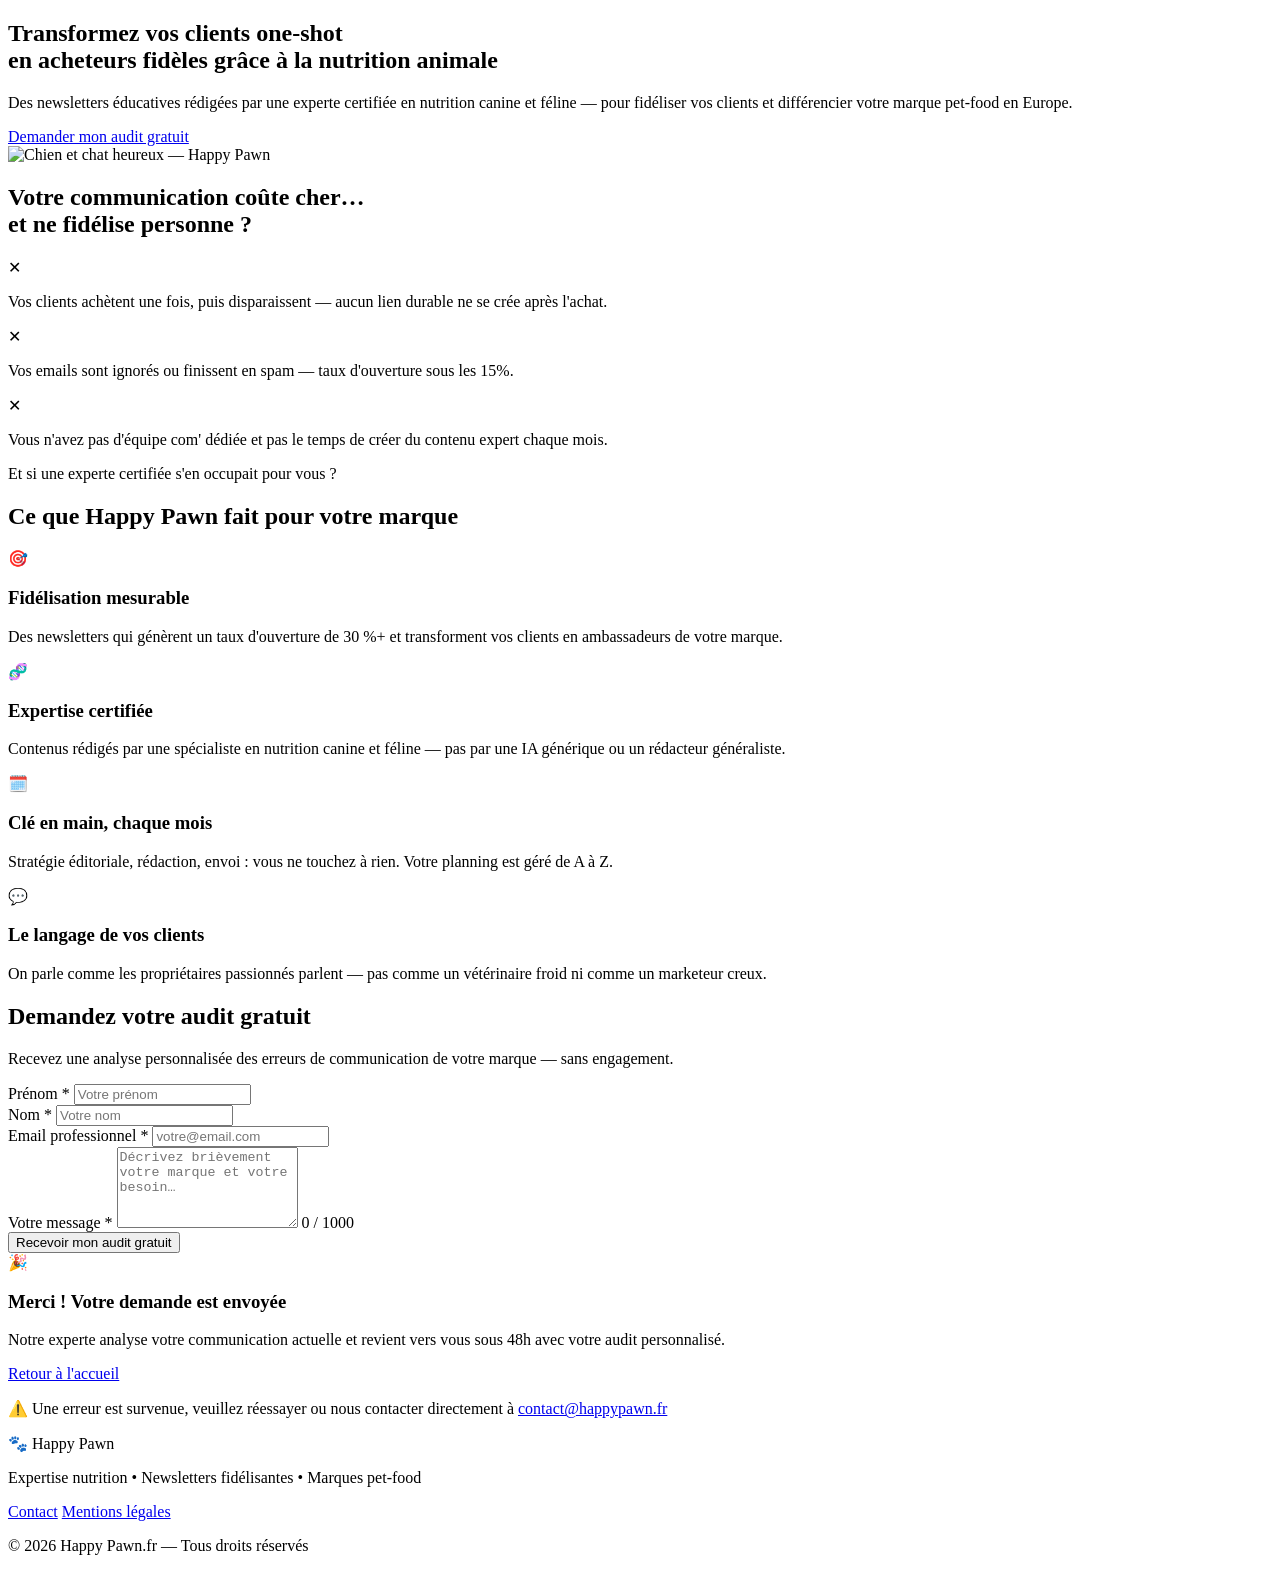
==== index.html @ c692d60d "Create index.html" ====
<!DOCTYPE html>
<html lang="fr">
<head>
    <meta charset="UTF-8">
    <meta name="viewport" content="width=device-width, initial-scale=1.0">
    <meta name="description" content="Happy Pawn — Newsletters éducatives en nutrition canine et féline pour fidéliser les clients de votre marque pet-food en Europe.">
    <meta name="theme-color" content="#2D5F2B">
    <title>Happy Pawn — Fidélisez vos clients pet-food par la nutrition</title>
    <link rel="stylesheet" href="css/style.css">
    <link rel="preconnect" href="https://fonts.googleapis.com">
    <link rel="preconnect" href="https://fonts.gstatic.com" crossorigin>
    <link href="https://fonts.googleapis.com/css2?family=Inter:wght@400;500;600;700;800&display=swap" rel="stylesheet">
    <link rel="icon" type="image/svg+xml" href="data:image/svg+xml,<svg xmlns='http://www.w3.org/2000/svg' viewBox='0 0 100 100'><text y='.9em' font-size='90'>🐾</text></svg>">
</head>
<body>

    <!-- ══════════ SECTION 1 — HERO ══════════ -->
    <section id="hero" class="hero">
        <div class="hero-overlay"></div>
        <div class="hero-content">
            <div class="hero-text">
                <h1>Transformez vos clients one-shot<br>en acheteurs <span class="highlight-gold">fidèles</span> grâce à la nutrition animale</h1>
                <p class="hero-subtitle">
                    Des newsletters éducatives rédigées par une experte certifiée en nutrition canine et féline 
                    — pour fidéliser vos clients et différencier votre marque pet-food en Europe.
                </p>
                <a href="#formulaire" class="btn btn-primary btn-lg">Demander mon audit gratuit</a>
            </div>
            <div class="hero-image">
                <img src="img/hero-dog-cat.webp" alt="Chien et chat heureux — Happy Pawn" />
            </div>
        </div>
    </section>

    <!-- ══════════ SECTION 2 — PROBLÈME ══════════ -->
    <section id="probleme" class="probleme">
        <div class="container">
            <h2>Votre communication coûte cher…<br>et ne <span class="highlight-red">fidélise personne</span> ?</h2>
            <div class="pain-points">
                <div class="pain-card fade-in">
                    <div class="pain-icon">✕</div>
                    <div class="pain-text">
                        <p>Vos clients achètent une fois, puis disparaissent — aucun lien durable ne se crée après l'achat.</p>
                    </div>
                </div>
                <div class="pain-card fade-in">
                    <div class="pain-icon">✕</div>
                    <div class="pain-text">
                        <p>Vos emails sont ignorés ou finissent en spam — taux d'ouverture sous les 15%.</p>
                    </div>
                </div>
                <div class="pain-card fade-in">
                    <div class="pain-icon">✕</div>
                    <div class="pain-text">
                        <p>Vous n'avez pas d'équipe com' dédiée et pas le temps de créer du contenu expert chaque mois.</p>
                    </div>
                </div>
            </div>
            <p class="transition-text fade-in">Et si une experte certifiée s'en occupait pour vous ?</p>
        </div>
    </section>

    <!-- ══════════ SECTION 3 — BÉNÉFICES ══════════ -->
    <section id="benefices" class="benefices">
        <div class="container">
            <h2>Ce que Happy Pawn fait pour <span class="highlight-green">votre marque</span></h2>
            <div class="benefits-grid">
                <div class="benefit-card fade-in">
                    <div class="benefit-icon">🎯</div>
                    <h3>Fidélisation mesurable</h3>
                    <p>Des newsletters qui génèrent un taux d'ouverture de 30 %+ et transforment vos clients en ambassadeurs de votre marque.</p>
                </div>
                <div class="benefit-card fade-in">
                    <div class="benefit-icon">🧬</div>
                    <h3>Expertise certifiée</h3>
                    <p>Contenus rédigés par une spécialiste en nutrition canine et féline — pas par une IA générique ou un rédacteur généraliste.</p>
                </div>
                <div class="benefit-card fade-in">
                    <div class="benefit-icon">🗓️</div>
                    <h3>Clé en main, chaque mois</h3>
                    <p>Stratégie éditoriale, rédaction, envoi : vous ne touchez à rien. Votre planning est géré de A à Z.</p>
                </div>
                <div class="benefit-card fade-in">
                    <div class="benefit-icon">💬</div>
                    <h3>Le langage de vos clients</h3>
                    <p>On parle comme les propriétaires passionnés parlent — pas comme un vétérinaire froid ni comme un marketeur creux.</p>
                </div>
            </div>
        </div>
    </section>

    <!-- ══════════ SECTION 4 — FORMULAIRE ══════════ -->
    <section id="formulaire" class="formulaire">
        <div class="container">
            <div class="form-wrapper">
                <div class="form-header">
                    <h2>Demandez votre <span class="highlight-green">audit gratuit</span></h2>
                    <p>Recevez une analyse personnalisée des erreurs de communication de votre marque — sans engagement.</p>
                </div>

                <form id="contact-form" novalidate>
                    <div class="form-row">
                        <div class="form-group">
                            <label for="prenom">Prénom <span class="required">*</span></label>
                            <input type="text" id="prenom" name="prenom" placeholder="Votre prénom" required minlength="2" maxlength="50" autocomplete="given-name">
                            <span class="error-message" id="error-prenom"></span>
                        </div>
                        <div class="form-group">
                            <label for="nom">Nom <span class="required">*</span></label>
                            <input type="text" id="nom" name="nom" placeholder="Votre nom" required minlength="2" maxlength="50" autocomplete="family-name">
                            <span class="error-message" id="error-nom"></span>
                        </div>
                    </div>
                    <div class="form-group">
                        <label for="email">Email professionnel <span class="required">*</span></label>
                        <input type="email" id="email" name="email" placeholder="votre@email.com" required autocomplete="email">
                        <span class="error-message" id="error-email"></span>
                    </div>
                    <div class="form-group">
                        <label for="message">Votre message <span class="required">*</span></label>
                        <textarea id="message" name="message" rows="5" placeholder="Décrivez brièvement votre marque et votre besoin…" required minlength="10" maxlength="1000"></textarea>
                        <span class="char-count" id="char-count">0 / 1000</span>
                        <span class="error-message" id="error-message"></span>
                    </div>
                    <button type="submit" class="btn btn-primary btn-full" id="submit-btn">
                        <span id="btn-text">Recevoir mon audit gratuit</span>
                        <span id="btn-loader" class="loader hidden"></span>
                    </button>
                </form>

                <!-- Confirmation -->
                <div id="confirmation" class="confirmation hidden">
                    <div class="confirmation-icon">🎉</div>
                    <h3 id="confirmation-title">Merci ! Votre demande est envoyée</h3>
                    <p>Notre experte analyse votre communication actuelle et revient vers vous sous 48h avec votre audit personnalisé.</p>
                    <a href="#hero" class="btn btn-secondary">Retour à l'accueil</a>
                </div>

                <!-- Erreur réseau -->
                <div id="error-network" class="error-network hidden">
                    <p>⚠️ Une erreur est survenue, veuillez réessayer ou nous contacter directement à <a href="mailto:contact@happypawn.fr">contact@happypawn.fr</a></p>
                </div>
            </div>
        </div>
    </section>

    <!-- ══════════ SECTION 5 — FOOTER ══════════ -->
    <footer id="footer" class="footer">
        <div class="container footer-content">
            <div class="footer-brand">
                <span class="footer-logo">🐾 Happy Pawn</span>
                <p class="footer-baseline">Expertise nutrition • Newsletters fidélisantes • Marques pet-food</p>
            </div>
            <div class="footer-links">
                <a href="mailto:contact@happypawn.fr">Contact</a>
                <a href="#mentions-legales">Mentions légales</a>
            </div>
            <p class="footer-copy">© 2026 Happy Pawn.fr — Tous droits réservés</p>
        </div>
    </footer>

    <script src="js/main.js"></script>
</body>
</html>
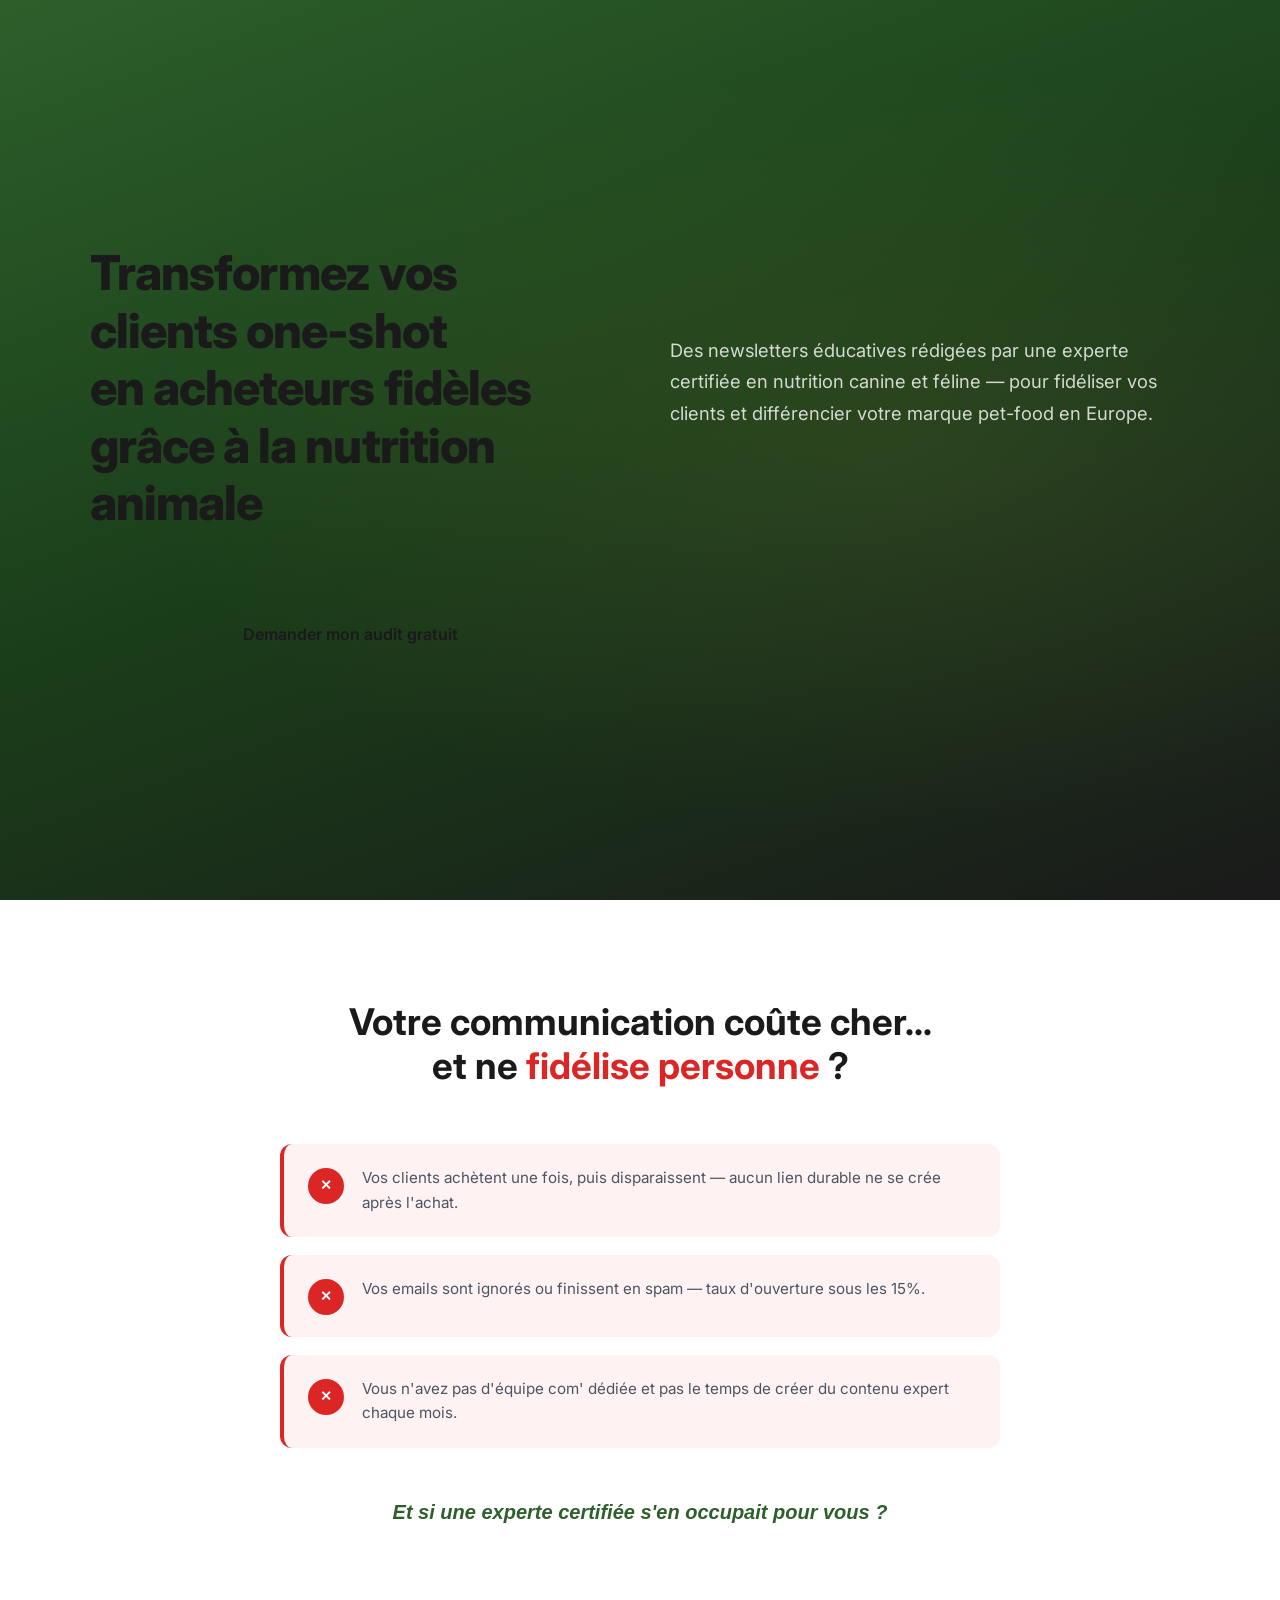
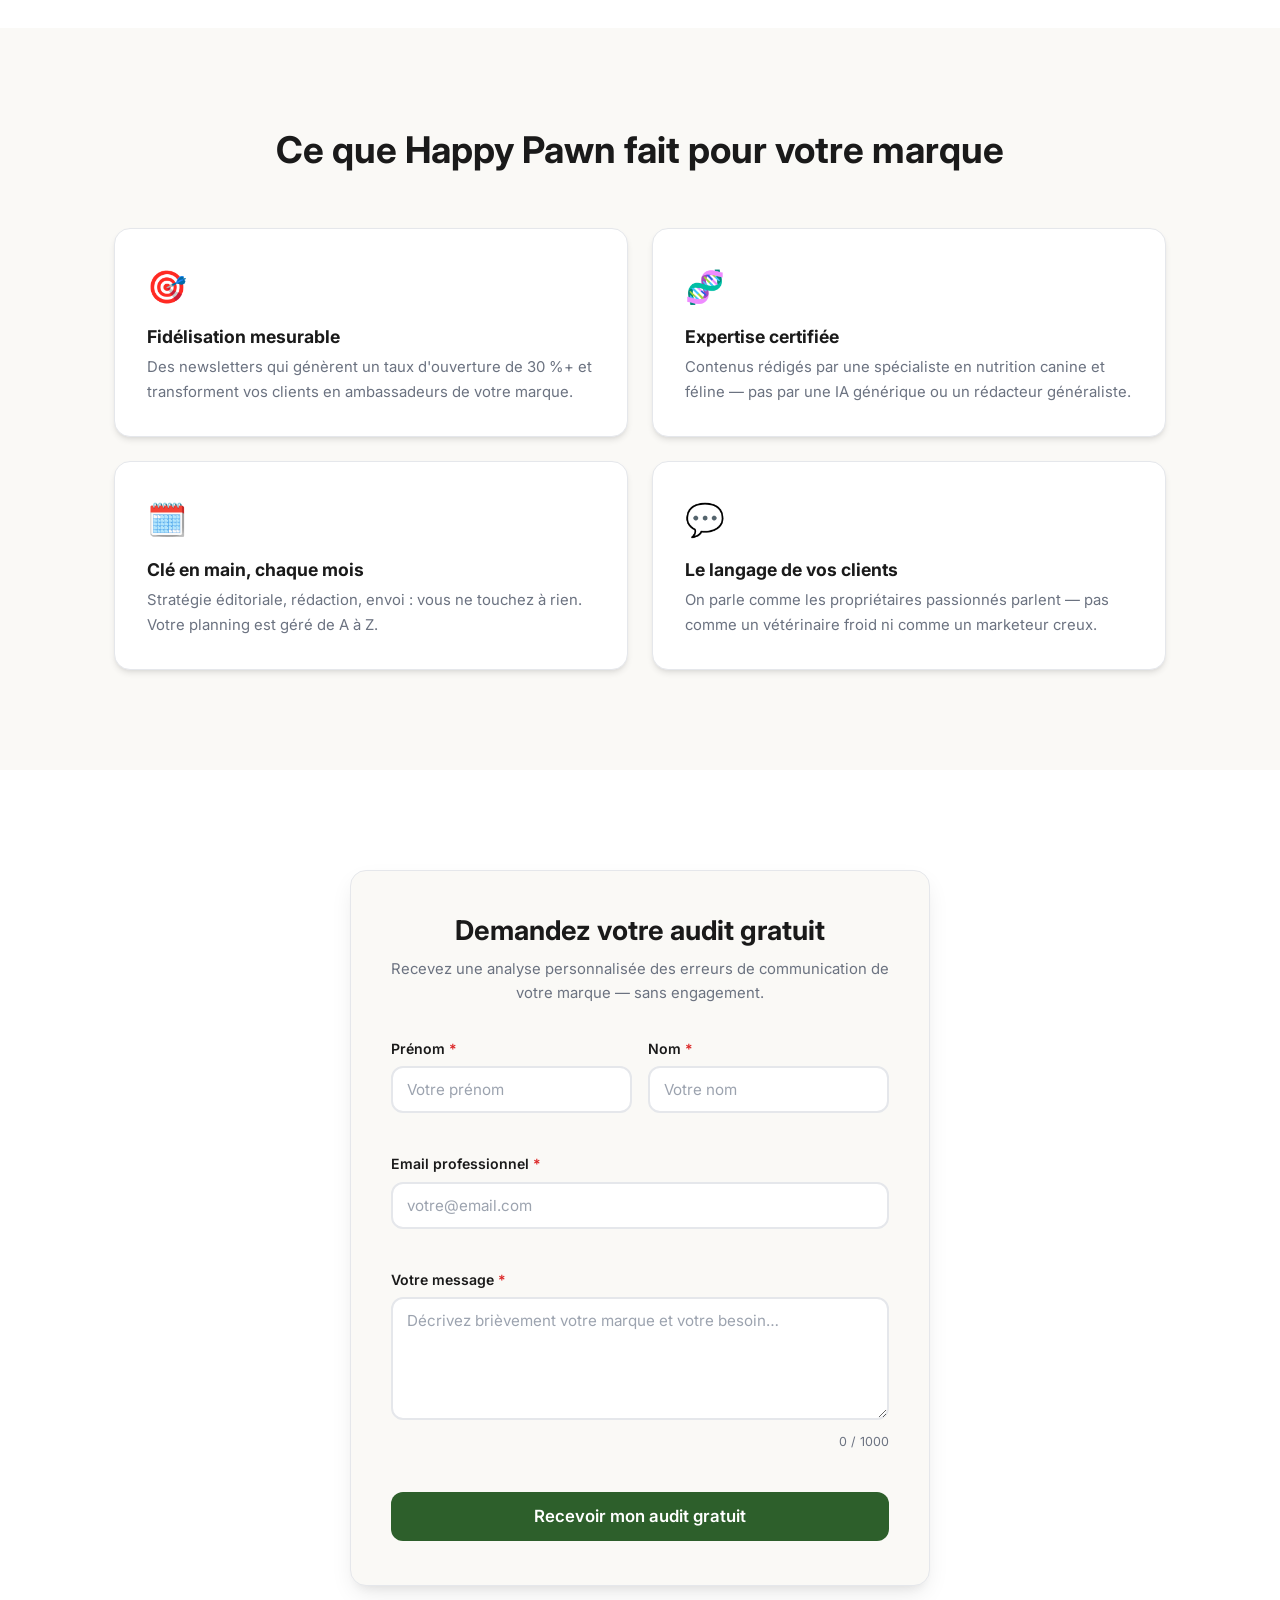
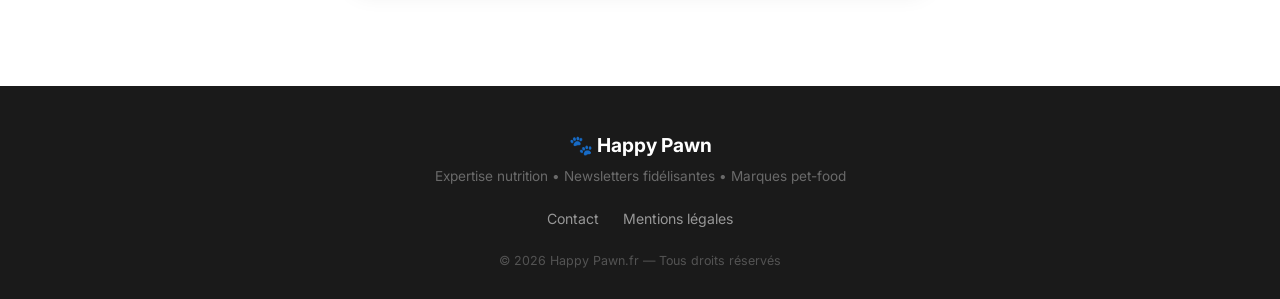
==== commit 45c49694: "Update index.html" ====
--- a/index.html
+++ b/index.html
@@ -4,7 +4,7 @@
     <meta charset="UTF-8">
     <meta name="viewport" content="width=device-width, initial-scale=1.0">
     <meta name="description" content="Happy Pawn — Newsletters éducatives en nutrition canine et féline pour fidéliser les clients de votre marque pet-food en Europe.">
-    <meta name="theme-color" content="#2D5F2B">
+    <meta name="theme-color" content="#D4722A">
     <title>Happy Pawn — Fidélisez vos clients pet-food par la nutrition</title>
     <link rel="stylesheet" href="css/style.css">
     <link rel="preconnect" href="https://fonts.googleapis.com">
@@ -16,19 +16,22 @@
 
     <!-- ══════════ SECTION 1 — HERO ══════════ -->
     <section id="hero" class="hero">
-        <div class="hero-overlay"></div>
+        <div class="hero-bg">
+            <img 
+                src="https://images.unsplash.com/photo-1548199973-03cce0bbc87b?auto=format&fit=crop&w=1600&q=80" 
+                alt="" 
+                class="hero-bg-img"
+                loading="eager"
+            />
+            <div class="hero-overlay"></div>
+        </div>
         <div class="hero-content">
-            <div class="hero-text">
-                <h1>Transformez vos clients one-shot<br>en acheteurs <span class="highlight-gold">fidèles</span> grâce à la nutrition animale</h1>
-                <p class="hero-subtitle">
-                    Des newsletters éducatives rédigées par une experte certifiée en nutrition canine et féline 
-                    — pour fidéliser vos clients et différencier votre marque pet-food en Europe.
-                </p>
-                <a href="#formulaire" class="btn btn-primary btn-lg">Demander mon audit gratuit</a>
-            </div>
-            <div class="hero-image">
-                <img src="img/hero-dog-cat.webp" alt="Chien et chat heureux — Happy Pawn" />
-            </div>
+            <h1>Transformez vos clients one-shot<br>en acheteurs fidèles grâce à la nutrition animale</h1>
+            <p class="hero-subtitle">
+                Des newsletters éducatives rédigées par une experte certifiée en nutrition 
+                canine et féline — pour fidéliser vos clients et différencier votre marque pet-food en Europe.
+            </p>
+            <a href="#formulaire" class="btn btn-hero">Demander mon audit gratuit</a>
         </div>
     </section>
 
@@ -63,7 +66,7 @@
     <!-- ══════════ SECTION 3 — BÉNÉFICES ══════════ -->
     <section id="benefices" class="benefices">
         <div class="container">
-            <h2>Ce que Happy Pawn fait pour <span class="highlight-green">votre marque</span></h2>
+            <h2>Ce que Happy Pawn fait pour <span class="highlight-orange">votre marque</span></h2>
             <div class="benefits-grid">
                 <div class="benefit-card fade-in">
                     <div class="benefit-icon">🎯</div>
@@ -94,7 +97,7 @@
         <div class="container">
             <div class="form-wrapper">
                 <div class="form-header">
-                    <h2>Demandez votre <span class="highlight-green">audit gratuit</span></h2>
+                    <h2>Demandez votre <span class="highlight-orange">audit gratuit</span></h2>
                     <p>Recevez une analyse personnalisée des erreurs de communication de votre marque — sans engagement.</p>
                 </div>
 
--- a/css/style.css
+++ b/css/style.css
@@ -0,0 +1,584 @@
+/* ══════════════════════════════════════
+   VARIABLES & RESET
+   ══════════════════════════════════════ */
+:root {
+    --green: #2D5F2B;
+    --green-light: #3A7A38;
+    --green-pale: #F0F7F0;
+    --gold: #C8A951;
+    --white: #FFFFFF;
+    --off-white: #FAF9F6;
+    --dark: #1A1A1A;
+    --gray: #6B7280;
+    --gray-light: #E5E7EB;
+    --red: #DC2626;
+    --red-light: #FEF2F2;
+    --shadow-sm: 0 1px 3px rgba(0,0,0,0.08);
+    --shadow: 0 4px 6px -1px rgba(0,0,0,0.1), 0 2px 4px -2px rgba(0,0,0,0.06);
+    --shadow-lg: 0 10px 25px -5px rgba(0,0,0,0.1), 0 8px 10px -6px rgba(0,0,0,0.06);
+    --radius: 12px;
+    --radius-lg: 16px;
+    --transition: all 0.3s cubic-bezier(0.4, 0, 0.2, 1);
+}
+
+*, *::before, *::after {
+    margin: 0;
+    padding: 0;
+    box-sizing: border-box;
+}
+
+html {
+    scroll-behavior: smooth;
+    font-size: 16px;
+}
+
+body {
+    font-family: 'Inter', -apple-system, BlinkMacSystemFont, 'Segoe UI', sans-serif;
+    color: var(--dark);
+    background: var(--off-white);
+    line-height: 1.6;
+    -webkit-font-smoothing: antialiased;
+    -moz-osx-font-smoothing: grayscale;
+}
+
+h1, h2, h3 {
+    line-height: 1.2;
+    font-weight: 700;
+}
+
+a {
+    text-decoration: none;
+    color: inherit;
+}
+
+.container {
+    max-width: 1100px;
+    margin: 0 auto;
+    padding: 0 24px;
+}
+
+.hidden { display: none !important; }
+
+.highlight-gold { color: var(--gold); }
+.highlight-green { color: var(--green); }
+.highlight-red { color: var(--red); }
+
+/* ══════════════════════════════════════
+   BOUTONS
+   ══════════════════════════════════════ */
+.btn {
+    display: inline-flex;
+    align-items: center;
+    justify-content: center;
+    gap: 8px;
+    font-family: inherit;
+    font-weight: 600;
+    font-size: 1rem;
+    padding: 14px 28px;
+    border-radius: var(--radius);
+    border: none;
+    cursor: pointer;
+    transition: var(--transition);
+    line-height: 1;
+}
+
+.btn-primary {
+    background: var(--green);
+    color: var(--white);
+}
+
+.btn-primary:hover {
+    background: var(--green-light);
+    transform: translateY(-2px);
+    box-shadow: var(--shadow-lg);
+}
+
+.btn-primary:active {
+    transform: translateY(0);
+}
+
+.btn-secondary {
+    background: transparent;
+    color: var(--green);
+    border: 2px solid var(--green);
+}
+
+.btn-secondary:hover {
+    background: var(--green);
+    color: var(--white);
+}
+
+.btn-lg {
+    font-size: 1.1rem;
+    padding: 16px 36px;
+}
+
+.btn-full {
+    width: 100%;
+    font-size: 1.05rem;
+    padding: 16px;
+}
+
+/* ══════════════════════════════════════
+   SECTION 1 — HERO
+   ══════════════════════════════════════ */
+.hero {
+    min-height: 100vh;
+    display: flex;
+    align-items: center;
+    background: linear-gradient(160deg, var(--green) 0%, #1a3d19 50%, var(--dark) 100%);
+    padding: 80px 24px;
+    position: relative;
+    overflow: hidden;
+}
+
+.hero-overlay {
+    position: absolute;
+    inset: 0;
+    background: radial-gradient(ellipse at 70% 50%, rgba(200,169,81,0.1) 0%, transparent 60%);
+    pointer-events: none;
+}
+
+.hero-content {
+    max-width: 1100px;
+    margin: 0 auto;
+    display: grid;
+    grid-template-columns: 1fr 1fr;
+    gap: 60px;
+    align-items: center;
+    position: relative;
+    z-index: 1;
+    width: 100%;
+}
+
+.hero-text {
+    color: var(--white);
+}
+
+.hero h1 {
+    font-size: clamp(1.8rem, 4vw, 3rem);
+    font-weight: 800;
+    margin-bottom: 20px;
+    letter-spacing: -0.02em;
+}
+
+.hero-subtitle {
+    font-size: clamp(0.95rem, 1.8vw, 1.15rem);
+    color: rgba(255,255,255,0.8);
+    margin-bottom: 32px;
+    line-height: 1.7;
+    max-width: 520px;
+}
+
+.hero-image {
+    display: flex;
+    justify-content: center;
+    align-items: center;
+}
+
+.hero-image img {
+    max-width: 100%;
+    height: auto;
+    border-radius: var(--radius-lg);
+    box-shadow: var(--shadow-lg);
+    object-fit: cover;
+}
+
+/* ══════════════════════════════════════
+   SECTION 2 — PROBLÈME
+   ══════════════════════════════════════ */
+.probleme {
+    padding: 100px 0;
+    background: var(--white);
+}
+
+.probleme h2 {
+    text-align: center;
+    font-size: clamp(1.5rem, 3.5vw, 2.3rem);
+    margin-bottom: 56px;
+}
+
+.pain-points {
+    display: flex;
+    flex-direction: column;
+    gap: 18px;
+    max-width: 720px;
+    margin: 0 auto;
+}
+
+.pain-card {
+    display: flex;
+    align-items: flex-start;
+    gap: 18px;
+    padding: 22px 24px;
+    background: var(--red-light);
+    border-radius: var(--radius);
+    border-left: 4px solid var(--red);
+    transition: var(--transition);
+}
+
+.pain-card:hover {
+    transform: translateX(6px);
+    box-shadow: var(--shadow-sm);
+}
+
+.pain-icon {
+    flex-shrink: 0;
+    width: 36px;
+    height: 36px;
+    background: var(--red);
+    color: var(--white);
+    border-radius: 50%;
+    display: flex;
+    align-items: center;
+    justify-content: center;
+    font-weight: 800;
+    font-size: 0.85rem;
+    margin-top: 2px;
+}
+
+.pain-text p {
+    color: #4B5563;
+    font-size: 0.95rem;
+    line-height: 1.6;
+}
+
+.transition-text {
+    text-align: center;
+    margin-top: 48px;
+    font-size: 1.25rem;
+    font-weight: 600;
+    color: var(--green);
+    font-style: italic;
+}
+
+/* ══════════════════════════════════════
+   SECTION 3 — BÉNÉFICES
+   ══════════════════════════════════════ */
+.benefices {
+    padding: 100px 0;
+    background: var(--off-white);
+}
+
+.benefices h2 {
+    text-align: center;
+    font-size: clamp(1.5rem, 3.5vw, 2.3rem);
+    margin-bottom: 56px;
+}
+
+.benefits-grid {
+    display: grid;
+    grid-template-columns: repeat(2, 1fr);
+    gap: 24px;
+}
+
+.benefit-card {
+    background: var(--white);
+    padding: 32px;
+    border-radius: var(--radius-lg);
+    box-shadow: var(--shadow);
+    transition: var(--transition);
+    border: 1px solid var(--gray-light);
+}
+
+.benefit-card:hover {
+    transform: translateY(-6px);
+    box-shadow: var(--shadow-lg);
+    border-color: var(--green);
+}
+
+.benefit-icon {
+    font-size: 2rem;
+    margin-bottom: 14px;
+}
+
+.benefit-card h3 {
+    font-size: 1.1rem;
+    margin-bottom: 8px;
+    color: var(--dark);
+}
+
+.benefit-card p {
+    color: var(--gray);
+    font-size: 0.93rem;
+    line-height: 1.65;
+}
+
+/* ══════════════════════════════════════
+   SECTION 4 — FORMULAIRE
+   ══════════════════════════════════════ */
+.formulaire {
+    padding: 100px 0;
+    background: var(--white);
+}
+
+.form-wrapper {
+    max-width: 580px;
+    margin: 0 auto;
+    background: var(--off-white);
+    padding: 44px 40px;
+    border-radius: var(--radius-lg);
+    box-shadow: var(--shadow-lg);
+    border: 1px solid var(--gray-light);
+}
+
+.form-header {
+    text-align: center;
+    margin-bottom: 32px;
+}
+
+.form-header h2 {
+    font-size: 1.7rem;
+    margin-bottom: 10px;
+}
+
+.form-header p {
+    color: var(--gray);
+    font-size: 0.93rem;
+    line-height: 1.6;
+}
+
+.form-row {
+    display: grid;
+    grid-template-columns: 1fr 1fr;
+    gap: 16px;
+}
+
+.form-group {
+    margin-bottom: 18px;
+    position: relative;
+}
+
+label {
+    display: block;
+    font-weight: 600;
+    font-size: 0.88rem;
+    margin-bottom: 6px;
+    color: var(--dark);
+}
+
+.required {
+    color: var(--red);
+}
+
+input, textarea {
+    width: 100%;
+    padding: 12px 14px;
+    font-family: inherit;
+    font-size: 0.95rem;
+    border: 2px solid var(--gray-light);
+    border-radius: var(--radius);
+    background: var(--white);
+    color: var(--dark);
+    transition: var(--transition);
+    outline: none;
+}
+
+input::placeholder, textarea::placeholder {
+    color: #9CA3AF;
+}
+
+input:focus, textarea:focus {
+    border-color: var(--green);
+    box-shadow: 0 0 0 3px rgba(45,95,43,0.1);
+}
+
+input.invalid, textarea.invalid {
+    border-color: var(--red);
+    box-shadow: 0 0 0 3px rgba(220,38,38,0.08);
+}
+
+input.valid, textarea.valid {
+    border-color: var(--green);
+}
+
+textarea {
+    resize: vertical;
+    min-height: 120px;
+}
+
+.char-count {
+    display: block;
+    text-align: right;
+    font-size: 0.78rem;
+    color: var(--gray);
+    margin-top: 4px;
+}
+
+.error-message {
+    display: block;
+    font-size: 0.78rem;
+    color: var(--red);
+    margin-top: 4px;
+    min-height: 18px;
+}
+
+/* Loader spinner */
+.loader {
+    display: inline-block;
+    width: 20px;
+    height: 20px;
+    border: 3px solid rgba(255,255,255,0.3);
+    border-top-color: var(--white);
+    border-radius: 50%;
+    animation: spin 0.7s linear infinite;
+}
+
+@keyframes spin {
+    to { transform: rotate(360deg); }
+}
+
+/* Confirmation */
+.confirmation {
+    text-align: center;
+    padding: 36px 0;
+    animation: fadeUp 0.5s ease;
+}
+
+.confirmation-icon {
+    font-size: 3rem;
+    margin-bottom: 14px;
+}
+
+.confirmation h3 {
+    font-size: 1.4rem;
+    margin-bottom: 12px;
+    color: var(--green);
+}
+
+.confirmation p {
+    color: var(--gray);
+    margin-bottom: 24px;
+    line-height: 1.7;
+}
+
+/* Erreur réseau */
+.error-network {
+    text-align: center;
+    padding: 14px 20px;
+    background: var(--red-light);
+    border-radius: var(--radius);
+    margin-top: 16px;
+    font-size: 0.9rem;
+}
+
+.error-network a {
+    color: var(--green);
+    font-weight: 600;
+    text-decoration: underline;
+}
+
+/* ══════════════════════════════════════
+   SECTION 5 — FOOTER
+   ══════════════════════════════════════ */
+.footer {
+    background: var(--dark);
+    color: rgba(255,255,255,0.6);
+    padding: 44px 0 28px;
+}
+
+.footer-content {
+    text-align: center;
+}
+
+.footer-brand {
+    margin-bottom: 20px;
+}
+
+.footer-logo {
+    font-size: 1.2rem;
+    font-weight: 700;
+    color: var(--white);
+}
+
+.footer-baseline {
+    font-size: 0.85rem;
+    margin-top: 6px;
+    color: rgba(255,255,255,0.35);
+}
+
+.footer-links {
+    display: flex;
+    justify-content: center;
+    gap: 24px;
+    margin-bottom: 20px;
+}
+
+.footer-links a {
+    font-size: 0.88rem;
+    color: rgba(255,255,255,0.55);
+    transition: var(--transition);
+}
+
+.footer-links a:hover {
+    color: var(--gold);
+}
+
+.footer-copy {
+    font-size: 0.78rem;
+    color: rgba(255,255,255,0.25);
+}
+
+/* ══════════════════════════════════════
+   ANIMATIONS
+   ══════════════════════════════════════ */
+.fade-in {
+    opacity: 0;
+    transform: translateY(24px);
+    transition: opacity 0.6s ease, transform 0.6s ease;
+}
+
+.fade-in.visible {
+    opacity: 1;
+    transform: translateY(0);
+}
+
+@keyframes fadeUp {
+    from { opacity: 0; transform: translateY(16px); }
+    to { opacity: 1; transform: translateY(0); }
+}
+
+/* ══════════════════════════════════════
+   RESPONSIVE
+   ══════════════════════════════════════ */
+@media (max-width: 768px) {
+    .hero {
+        padding: 60px 20px;
+        min-height: auto;
+    }
+
+    .hero-content {
+        grid-template-columns: 1fr;
+        gap: 32px;
+        text-align: center;
+    }
+
+    .hero-subtitle {
+        margin-left: auto;
+        margin-right: auto;
+    }
+
+    .hero-image {
+        order: -1;
+    }
+
+    .hero-image img {
+        max-width: 300px;
+    }
+
+    .benefits-grid {
+        grid-template-columns: 1fr;
+    }
+
+    .form-row {
+        grid-template-columns: 1fr;
+    }
+
+    .form-wrapper {
+        padding: 28px 20px;
+    }
+
+    .probleme, .benefices, .formulaire {
+        padding: 64px 0;
+    }
+}
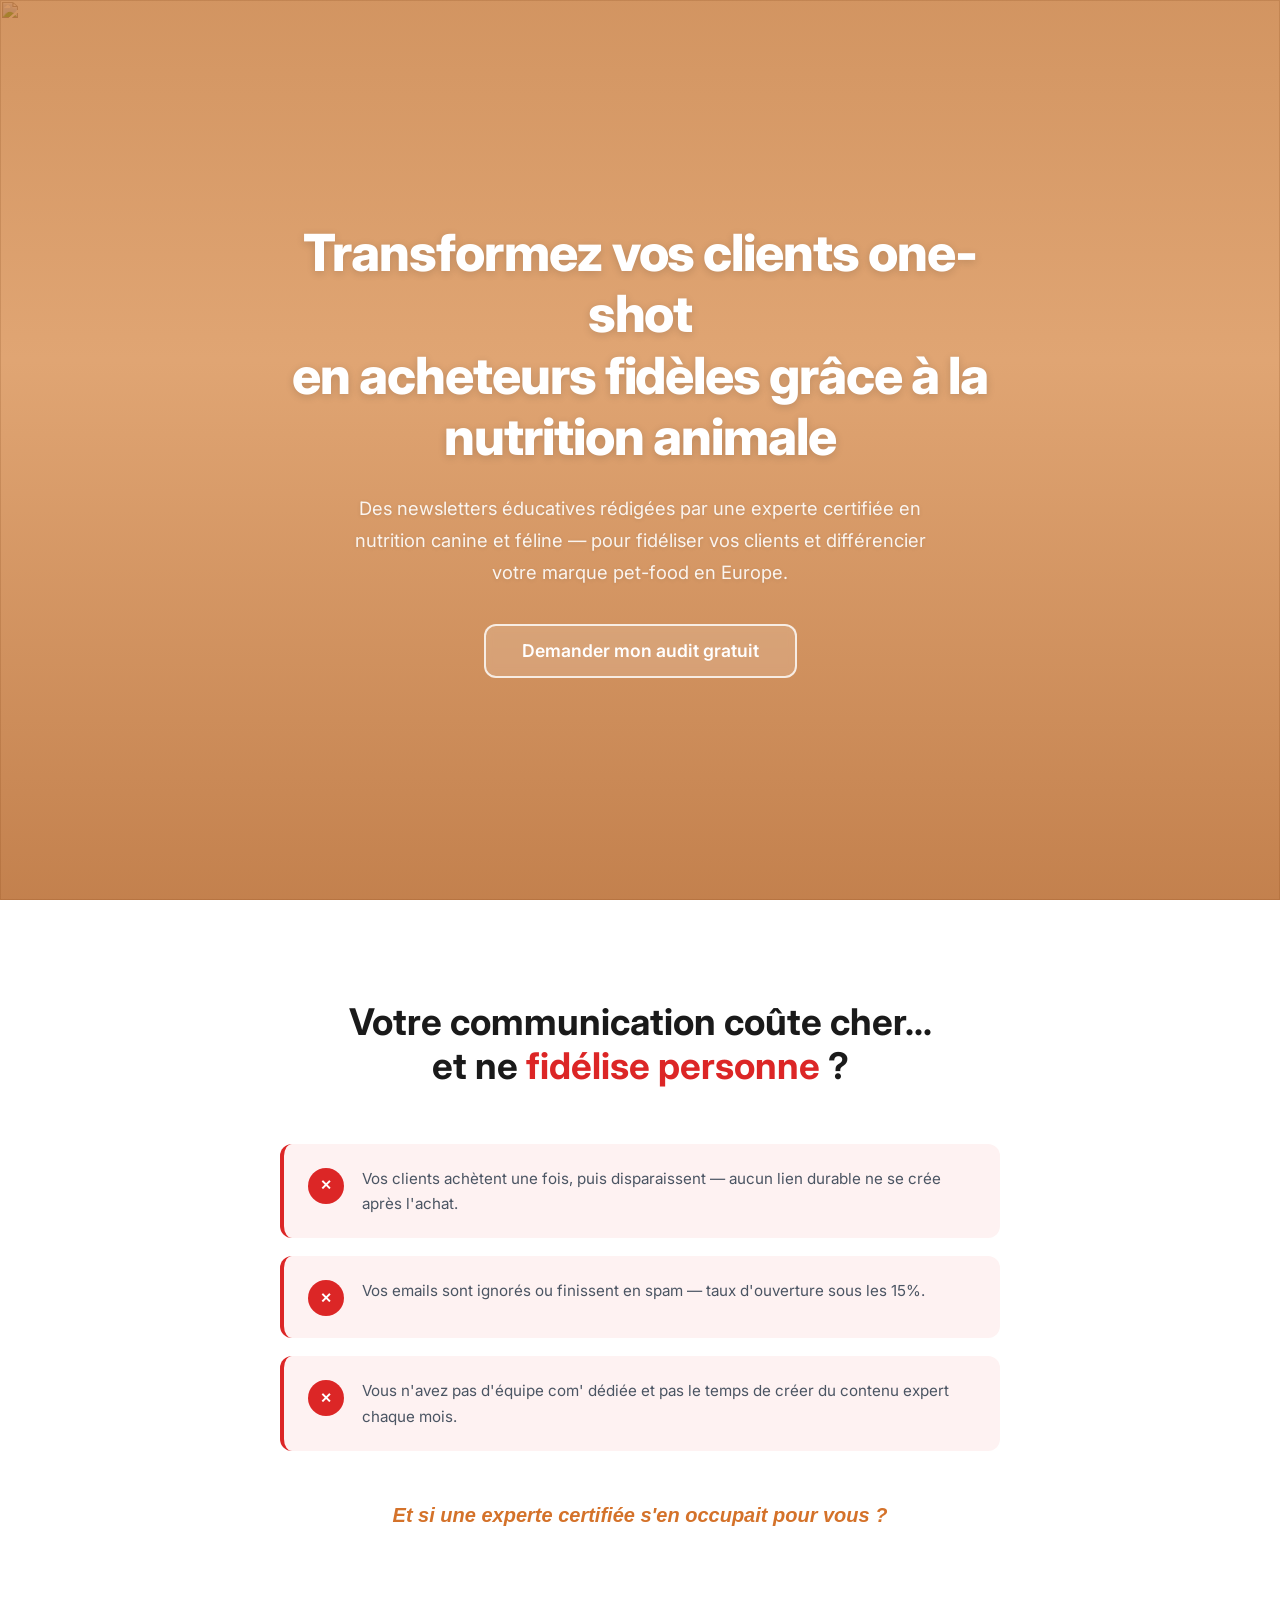
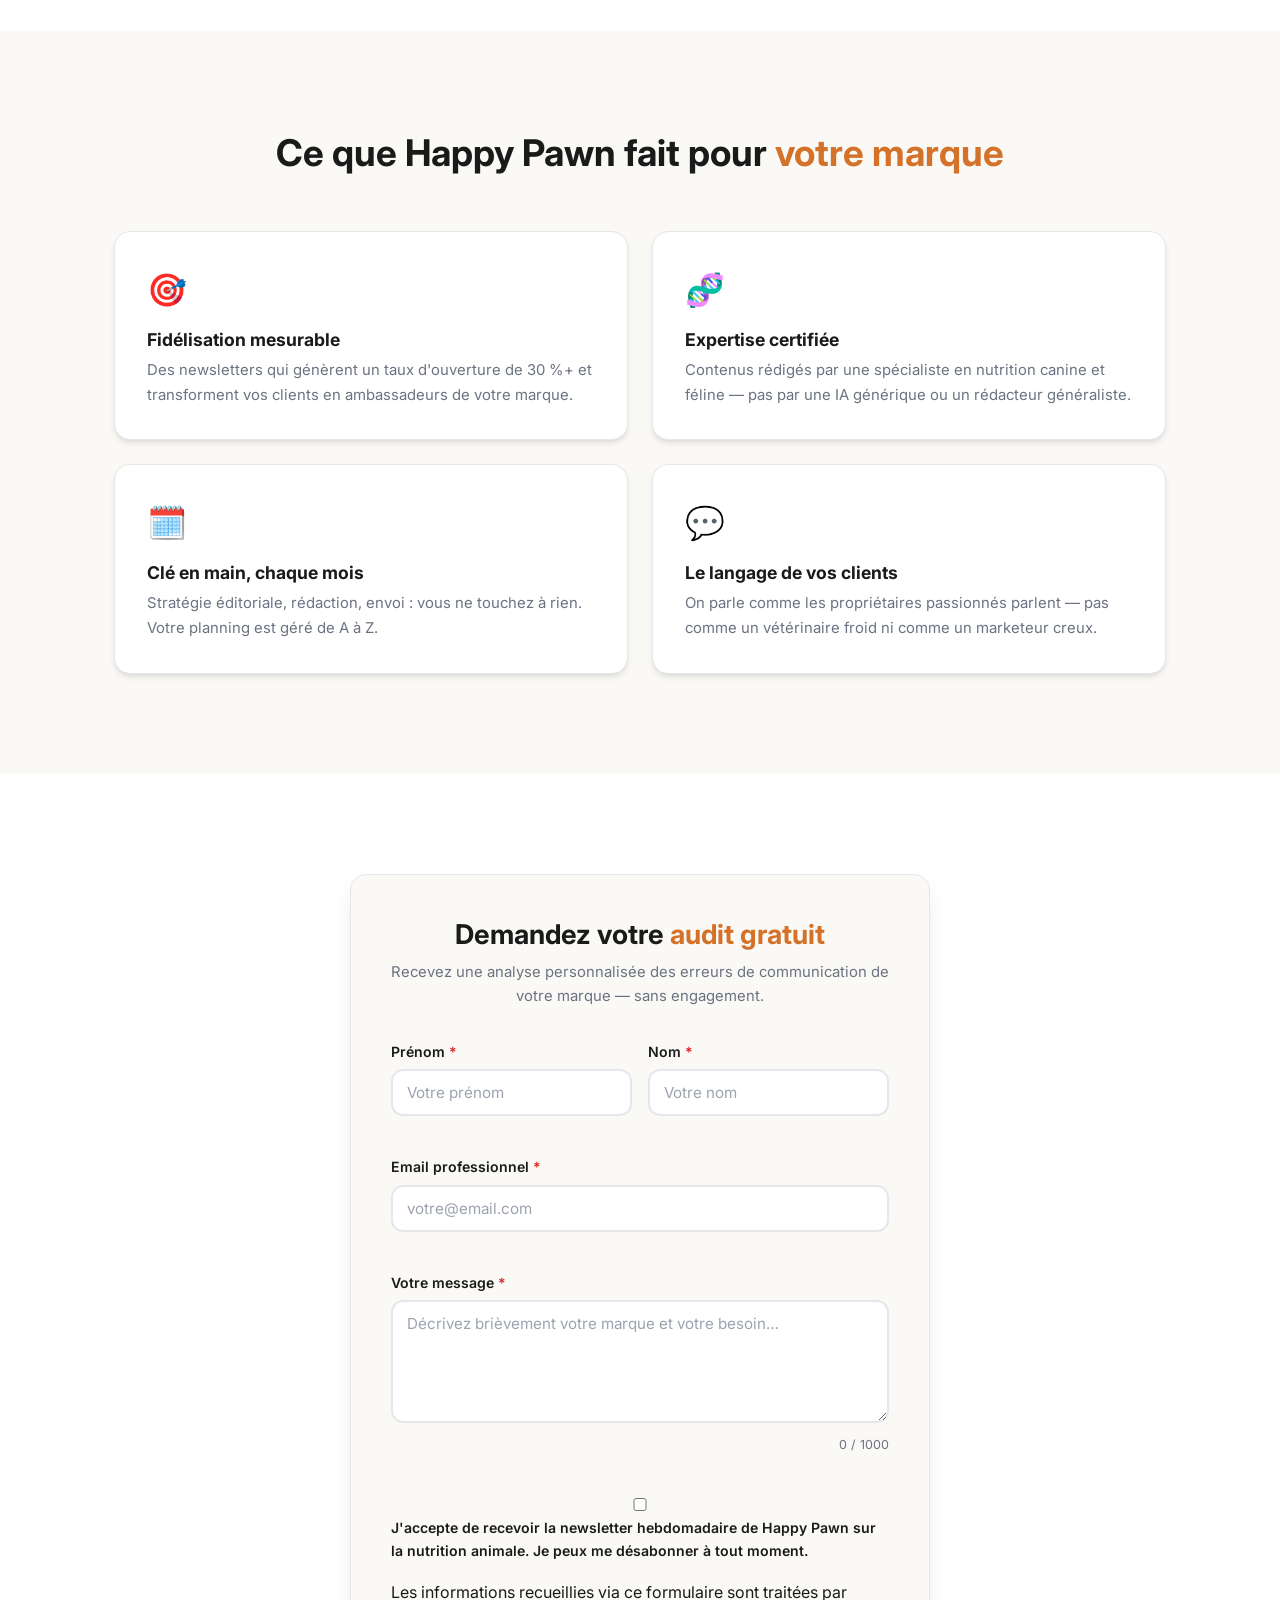
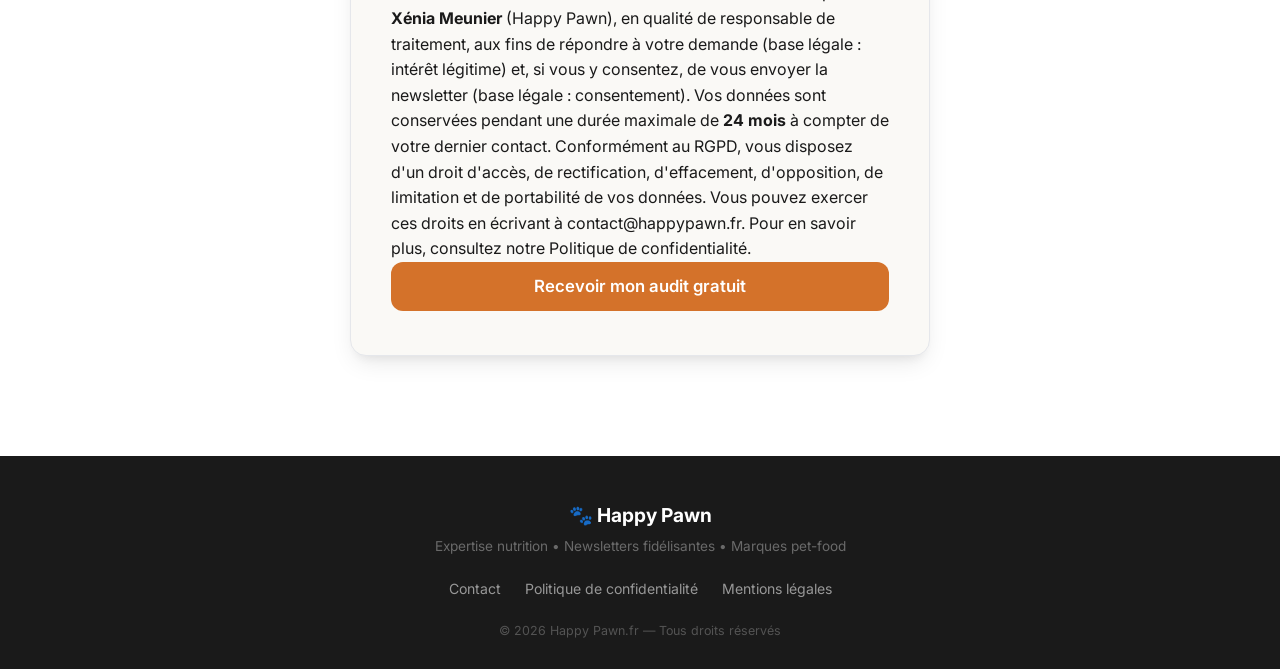
==== commit c850d136: "Update index.html" ====
--- a/index.html
+++ b/index.html
@@ -125,6 +125,35 @@
                         <span class="char-count" id="char-count">0 / 1000</span>
                         <span class="error-message" id="error-message"></span>
                     </div>
+
+                    <!-- ══════ CHECKBOX NEWSLETTER (RGPD) ══════ -->
+                    <div class="form-group form-group-checkbox">
+                        <label class="checkbox-label">
+                            <input type="checkbox" id="newsletter" name="newsletter" value="true">
+                            <span class="checkmark"></span>
+                            <span class="checkbox-text">
+                                J'accepte de recevoir la newsletter hebdomadaire de Happy Pawn sur la nutrition animale. 
+                                Je peux me désabonner à tout moment.
+                            </span>
+                        </label>
+                    </div>
+
+                    <!-- ══════ MENTION RGPD ══════ -->
+                    <div class="rgpd-notice">
+                        <p>
+                            Les informations recueillies via ce formulaire sont traitées par <strong>Xénia Meunier</strong> 
+                            (Happy Pawn), en qualité de responsable de traitement, aux fins de répondre à votre demande 
+                            (base légale : intérêt légitime) et, si vous y consentez, de vous envoyer la newsletter 
+                            (base légale : consentement). Vos données sont conservées pendant une durée maximale de 
+                            <strong>24 mois</strong> à compter de votre dernier contact. Conformément au RGPD, vous disposez 
+                            d'un droit d'accès, de rectification, d'effacement, d'opposition, de limitation et de portabilité 
+                            de vos données. Vous pouvez exercer ces droits en écrivant à 
+                            <a href="mailto:contact@happypawn.fr">contact@happypawn.fr</a>. 
+                            Pour en savoir plus, consultez notre 
+                            <a href="politique-de-confidentialite.html">Politique de confidentialité</a>.
+                        </p>
+                    </div>
+
                     <button type="submit" class="btn btn-primary btn-full" id="submit-btn">
                         <span id="btn-text">Recevoir mon audit gratuit</span>
                         <span id="btn-loader" class="loader hidden"></span>
@@ -156,6 +185,7 @@
             </div>
             <div class="footer-links">
                 <a href="mailto:contact@happypawn.fr">Contact</a>
+                <a href="politique-de-confidentialite.html">Politique de confidentialité</a>
                 <a href="#mentions-legales">Mentions légales</a>
             </div>
             <p class="footer-copy">© 2026 Happy Pawn.fr — Tous droits réservés</p>
--- a/css/style.css
+++ b/css/style.css
@@ -2,10 +2,12 @@
    VARIABLES & RESET
    ══════════════════════════════════════ */
 :root {
-    --green: #2D5F2B;
-    --green-light: #3A7A38;
-    --green-pale: #F0F7F0;
-    --gold: #C8A951;
+    /* Palette principale — alignée sur Lovable */
+    --orange: #D4722A;
+    --orange-light: #E8913A;
+    --orange-dark: #B85D1E;
+    --orange-bg: #FFF7F0;
+    --amber: #C8841E;
     --white: #FFFFFF;
     --off-white: #FAF9F6;
     --dark: #1A1A1A;
@@ -13,15 +15,17 @@
     --gray-light: #E5E7EB;
     --red: #DC2626;
     --red-light: #FEF2F2;
-    --shadow-sm: 0 1px 3px rgba(0,0,0,0.08);
-    --shadow: 0 4px 6px -1px rgba(0,0,0,0.1), 0 2px 4px -2px rgba(0,0,0,0.06);
-    --shadow-lg: 0 10px 25px -5px rgba(0,0,0,0.1), 0 8px 10px -6px rgba(0,0,0,0.06);
+    --shadow-sm: 0 1px 3px rgba(0, 0, 0, 0.08);
+    --shadow: 0 4px 6px -1px rgba(0, 0, 0, 0.1), 0 2px 4px -2px rgba(0, 0, 0, 0.06);
+    --shadow-lg: 0 10px 25px -5px rgba(0, 0, 0, 0.1), 0 8px 10px -6px rgba(0, 0, 0, 0.06);
     --radius: 12px;
     --radius-lg: 16px;
     --transition: all 0.3s cubic-bezier(0.4, 0, 0.2, 1);
 }
 
-*, *::before, *::after {
+*,
+*::before,
+*::after {
     margin: 0;
     padding: 0;
     box-sizing: border-box;
@@ -57,11 +61,17 @@
     padding: 0 24px;
 }
 
-.hidden { display: none !important; }
-
-.highlight-gold { color: var(--gold); }
-.highlight-green { color: var(--green); }
-.highlight-red { color: var(--red); }
+.hidden {
+    display: none !important;
+}
+
+.highlight-orange {
+    color: var(--orange);
+}
+
+.highlight-red {
+    color: var(--red);
+}
 
 /* ══════════════════════════════════════
    BOUTONS
@@ -83,12 +93,12 @@
 }
 
 .btn-primary {
-    background: var(--green);
+    background: var(--orange);
     color: var(--white);
 }
 
 .btn-primary:hover {
-    background: var(--green-light);
+    background: var(--orange-dark);
     transform: translateY(-2px);
     box-shadow: var(--shadow-lg);
 }
@@ -97,20 +107,37 @@
     transform: translateY(0);
 }
 
+/* Bouton Hero — style outline blanc comme sur Lovable */
+.btn-hero {
+    background: rgba(255, 255, 255, 0.15);
+    color: var(--white);
+    border: 2px solid rgba(255, 255, 255, 0.8);
+    backdrop-filter: blur(4px);
+    font-size: 1.1rem;
+    padding: 16px 36px;
+    border-radius: var(--radius);
+}
+
+.btn-hero:hover {
+    background: var(--white);
+    color: var(--orange-dark);
+    transform: translateY(-2px);
+    box-shadow: 0 8px 24px rgba(0, 0, 0, 0.2);
+}
+
+.btn-hero:active {
+    transform: translateY(0);
+}
+
 .btn-secondary {
     background: transparent;
-    color: var(--green);
-    border: 2px solid var(--green);
+    color: var(--orange);
+    border: 2px solid var(--orange);
 }
 
 .btn-secondary:hover {
-    background: var(--green);
+    background: var(--orange);
     color: var(--white);
-}
-
-.btn-lg {
-    font-size: 1.1rem;
-    padding: 16px 36px;
 }
 
 .btn-full {
@@ -120,68 +147,68 @@
 }
 
 /* ══════════════════════════════════════
-   SECTION 1 — HERO
+   SECTION 1 — HERO (image fullscreen + overlay orange)
    ══════════════════════════════════════ */
 .hero {
+    position: relative;
     min-height: 100vh;
     display: flex;
     align-items: center;
-    background: linear-gradient(160deg, var(--green) 0%, #1a3d19 50%, var(--dark) 100%);
-    padding: 80px 24px;
-    position: relative;
+    justify-content: center;
     overflow: hidden;
+}
+
+.hero-bg {
+    position: absolute;
+    inset: 0;
+    z-index: 0;
+}
+
+.hero-bg-img {
+    width: 100%;
+    height: 100%;
+    object-fit: cover;
+    display: block;
 }
 
 .hero-overlay {
     position: absolute;
     inset: 0;
-    background: radial-gradient(ellipse at 70% 50%, rgba(200,169,81,0.1) 0%, transparent 60%);
-    pointer-events: none;
+    /* Overlay orange/ambre chaud — reproduit le rendu Lovable */
+    background: linear-gradient(
+        180deg,
+        rgba(195, 110, 40, 0.72) 0%,
+        rgba(210, 120, 45, 0.65) 40%,
+        rgba(180, 95, 30, 0.78) 100%
+    );
 }
 
 .hero-content {
-    max-width: 1100px;
-    margin: 0 auto;
-    display: grid;
-    grid-template-columns: 1fr 1fr;
-    gap: 60px;
-    align-items: center;
     position: relative;
     z-index: 1;
-    width: 100%;
-}
-
-.hero-text {
+    text-align: center;
+    max-width: 800px;
+    padding: 80px 24px;
     color: var(--white);
 }
 
 .hero h1 {
-    font-size: clamp(1.8rem, 4vw, 3rem);
+    font-size: clamp(2rem, 5vw, 3.2rem);
     font-weight: 800;
-    margin-bottom: 20px;
+    margin-bottom: 24px;
     letter-spacing: -0.02em;
+    text-shadow: 0 2px 8px rgba(0, 0, 0, 0.15);
 }
 
 .hero-subtitle {
-    font-size: clamp(0.95rem, 1.8vw, 1.15rem);
-    color: rgba(255,255,255,0.8);
-    margin-bottom: 32px;
-    line-height: 1.7;
-    max-width: 520px;
-}
-
-.hero-image {
-    display: flex;
-    justify-content: center;
-    align-items: center;
-}
-
-.hero-image img {
-    max-width: 100%;
-    height: auto;
-    border-radius: var(--radius-lg);
-    box-shadow: var(--shadow-lg);
-    object-fit: cover;
+    font-size: clamp(0.95rem, 2vw, 1.15rem);
+    color: rgba(255, 255, 255, 0.9);
+    margin-bottom: 36px;
+    line-height: 1.75;
+    max-width: 620px;
+    margin-left: auto;
+    margin-right: auto;
+    text-shadow: 0 1px 4px rgba(0, 0, 0, 0.1);
 }
 
 /* ══════════════════════════════════════
@@ -240,7 +267,7 @@
 .pain-text p {
     color: #4B5563;
     font-size: 0.95rem;
-    line-height: 1.6;
+    line-height: 1.65;
 }
 
 .transition-text {
@@ -248,7 +275,7 @@
     margin-top: 48px;
     font-size: 1.25rem;
     font-weight: 600;
-    color: var(--green);
+    color: var(--orange);
     font-style: italic;
 }
 
@@ -284,7 +311,7 @@
 .benefit-card:hover {
     transform: translateY(-6px);
     box-shadow: var(--shadow-lg);
-    border-color: var(--green);
+    border-color: var(--orange);
 }
 
 .benefit-icon {
@@ -361,7 +388,8 @@
     color: var(--red);
 }
 
-input, textarea {
+input,
+textarea {
     width: 100%;
     padding: 12px 14px;
     font-family: inherit;
@@ -374,22 +402,26 @@
     outline: none;
 }
 
-input::placeholder, textarea::placeholder {
+input::placeholder,
+textarea::placeholder {
     color: #9CA3AF;
 }
 
-input:focus, textarea:focus {
-    border-color: var(--green);
-    box-shadow: 0 0 0 3px rgba(45,95,43,0.1);
-}
-
-input.invalid, textarea.invalid {
+input:focus,
+textarea:focus {
+    border-color: var(--orange);
+    box-shadow: 0 0 0 3px rgba(212, 114, 42, 0.12);
+}
+
+input.invalid,
+textarea.invalid {
     border-color: var(--red);
-    box-shadow: 0 0 0 3px rgba(220,38,38,0.08);
-}
-
-input.valid, textarea.valid {
-    border-color: var(--green);
+    box-shadow: 0 0 0 3px rgba(220, 38, 38, 0.08);
+}
+
+input.valid,
+textarea.valid {
+    border-color: var(--orange);
 }
 
 textarea {
@@ -413,12 +445,12 @@
     min-height: 18px;
 }
 
-/* Loader spinner */
+/* Loader */
 .loader {
     display: inline-block;
     width: 20px;
     height: 20px;
-    border: 3px solid rgba(255,255,255,0.3);
+    border: 3px solid rgba(255, 255, 255, 0.3);
     border-top-color: var(--white);
     border-radius: 50%;
     animation: spin 0.7s linear infinite;
@@ -443,7 +475,7 @@
 .confirmation h3 {
     font-size: 1.4rem;
     margin-bottom: 12px;
-    color: var(--green);
+    color: var(--orange);
 }
 
 .confirmation p {
@@ -463,7 +495,7 @@
 }
 
 .error-network a {
-    color: var(--green);
+    color: var(--orange);
     font-weight: 600;
     text-decoration: underline;
 }
@@ -473,7 +505,7 @@
    ══════════════════════════════════════ */
 .footer {
     background: var(--dark);
-    color: rgba(255,255,255,0.6);
+    color: rgba(255, 255, 255, 0.6);
     padding: 44px 0 28px;
 }
 
@@ -494,7 +526,7 @@
 .footer-baseline {
     font-size: 0.85rem;
     margin-top: 6px;
-    color: rgba(255,255,255,0.35);
+    color: rgba(255, 255, 255, 0.35);
 }
 
 .footer-links {
@@ -506,17 +538,17 @@
 
 .footer-links a {
     font-size: 0.88rem;
-    color: rgba(255,255,255,0.55);
+    color: rgba(255, 255, 255, 0.55);
     transition: var(--transition);
 }
 
 .footer-links a:hover {
-    color: var(--gold);
+    color: var(--orange-light);
 }
 
 .footer-copy {
     font-size: 0.78rem;
-    color: rgba(255,255,255,0.25);
+    color: rgba(255, 255, 255, 0.25);
 }
 
 /* ══════════════════════════════════════
@@ -542,28 +574,12 @@
    RESPONSIVE
    ══════════════════════════════════════ */
 @media (max-width: 768px) {
-    .hero {
+    .hero-content {
         padding: 60px 20px;
-        min-height: auto;
     }
 
-    .hero-content {
-        grid-template-columns: 1fr;
-        gap: 32px;
-        text-align: center;
-    }
-
-    .hero-subtitle {
-        margin-left: auto;
-        margin-right: auto;
-    }
-
-    .hero-image {
-        order: -1;
-    }
-
-    .hero-image img {
-        max-width: 300px;
+    .hero h1 {
+        font-size: 1.8rem;
     }
 
     .benefits-grid {
@@ -578,7 +594,9 @@
         padding: 28px 20px;
     }
 
-    .probleme, .benefices, .formulaire {
+    .probleme,
+    .benefices,
+    .formulaire {
         padding: 64px 0;
     }
 }
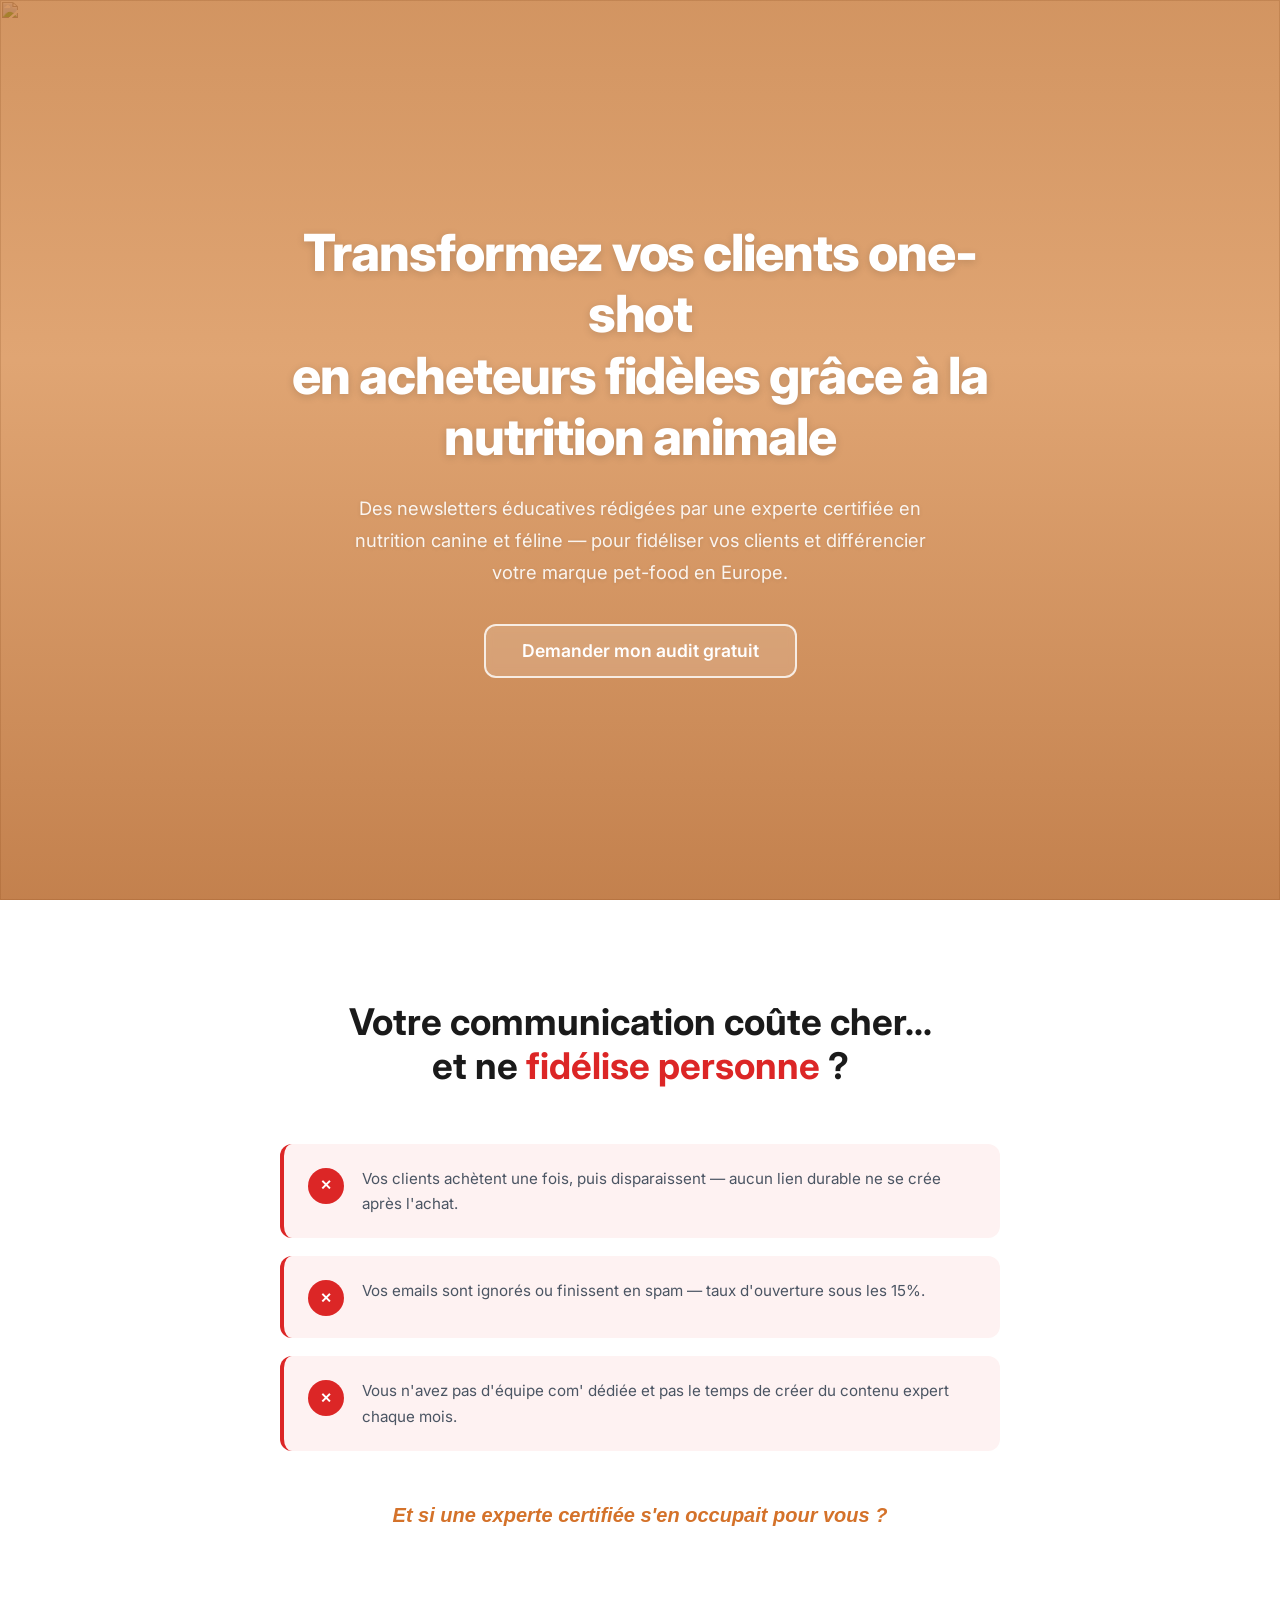
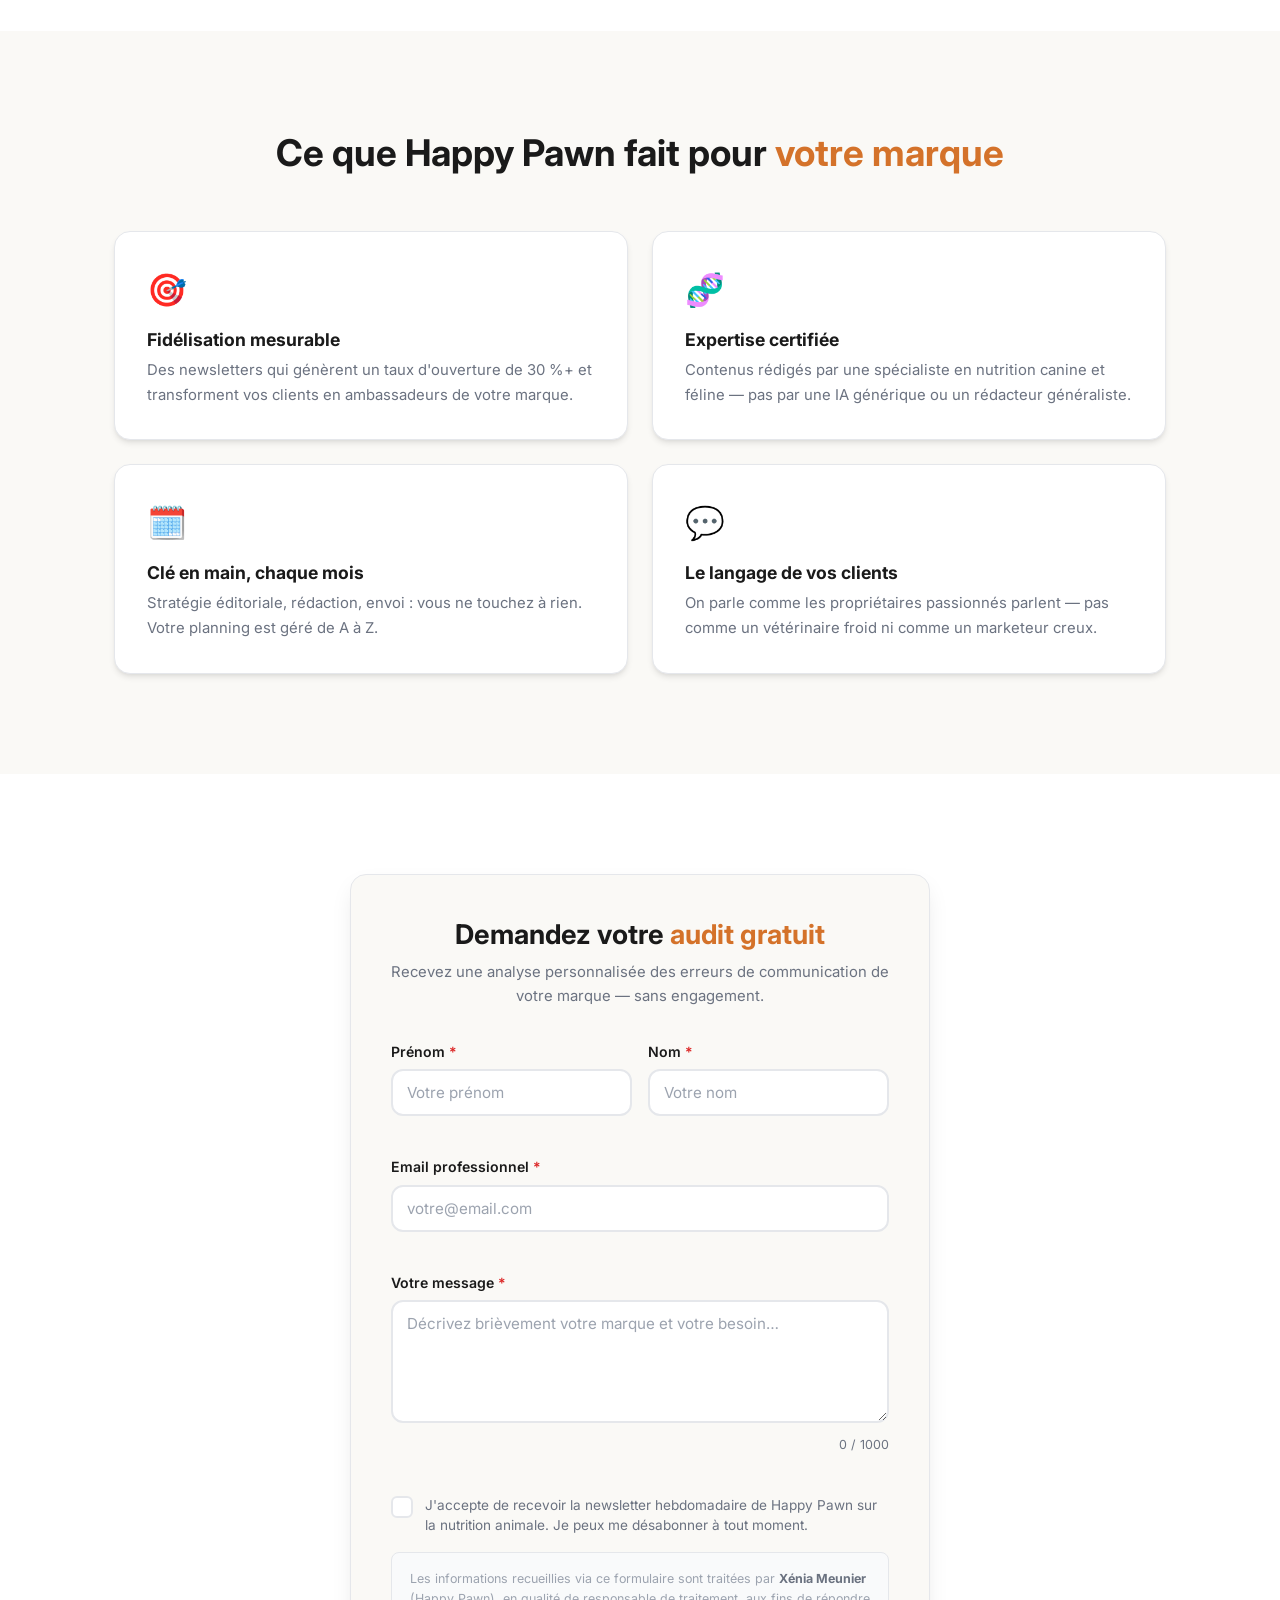
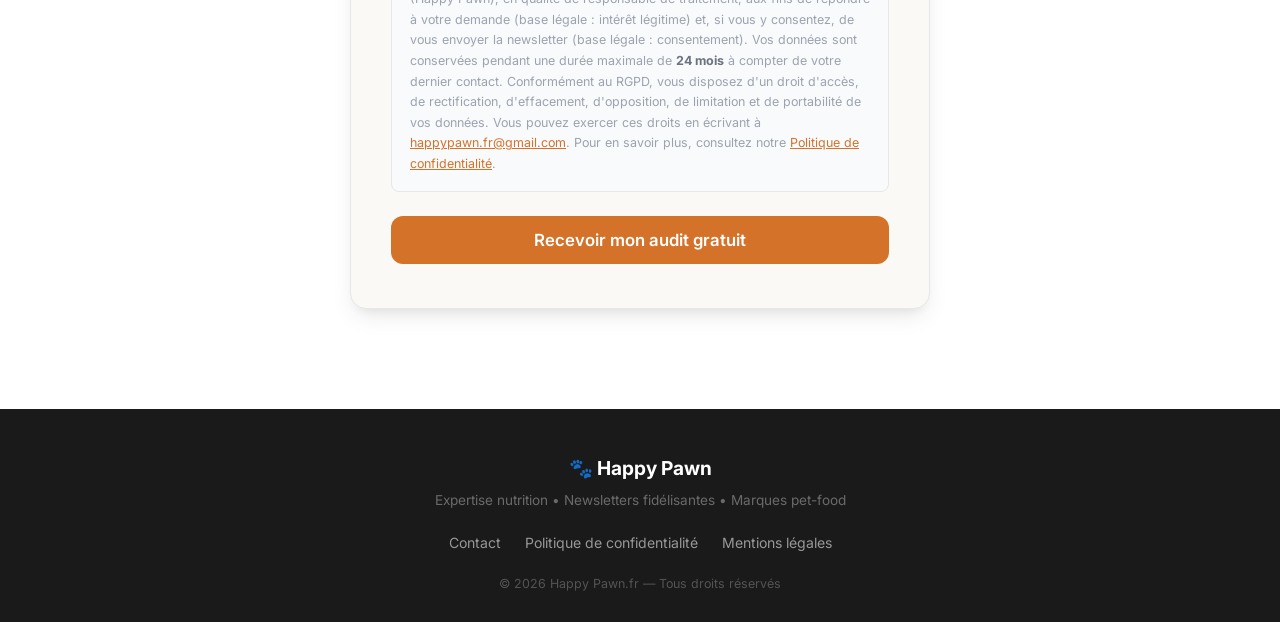
==== commit e3675a01: "Update index.html" ====
--- a/index.html
+++ b/index.html
@@ -148,7 +148,7 @@
                             <strong>24 mois</strong> à compter de votre dernier contact. Conformément au RGPD, vous disposez 
                             d'un droit d'accès, de rectification, d'effacement, d'opposition, de limitation et de portabilité 
                             de vos données. Vous pouvez exercer ces droits en écrivant à 
-                            <a href="mailto:contact@happypawn.fr">contact@happypawn.fr</a>. 
+                            <a href="mailto:happypawn.fr@gmail.com">happypawn.fr@gmail.com</a>. 
                             Pour en savoir plus, consultez notre 
                             <a href="politique-de-confidentialite.html">Politique de confidentialité</a>.
                         </p>
@@ -170,7 +170,7 @@
 
                 <!-- Erreur réseau -->
                 <div id="error-network" class="error-network hidden">
-                    <p>⚠️ Une erreur est survenue, veuillez réessayer ou nous contacter directement à <a href="mailto:contact@happypawn.fr">contact@happypawn.fr</a></p>
+                    <p>⚠️ Une erreur est survenue, veuillez réessayer ou nous contacter directement à <a href="mailto:happypawn.fr@gmail.com">happypawn.fr@gmail.com</a></p>
                 </div>
             </div>
         </div>
@@ -184,7 +184,7 @@
                 <p class="footer-baseline">Expertise nutrition • Newsletters fidélisantes • Marques pet-food</p>
             </div>
             <div class="footer-links">
-                <a href="mailto:contact@happypawn.fr">Contact</a>
+                <a href="mailto:happypawn.fr@gmail.com">Contact</a>
                 <a href="politique-de-confidentialite.html">Politique de confidentialité</a>
                 <a href="#mentions-legales">Mentions légales</a>
             </div>
--- a/css/style.css
+++ b/css/style.css
@@ -2,7 +2,6 @@
    VARIABLES & RESET
    ══════════════════════════════════════ */
 :root {
-    /* Palette principale — alignée sur Lovable */
     --orange: #D4722A;
     --orange-light: #E8913A;
     --orange-dark: #B85D1E;
@@ -107,7 +106,6 @@
     transform: translateY(0);
 }
 
-/* Bouton Hero — style outline blanc comme sur Lovable */
 .btn-hero {
     background: rgba(255, 255, 255, 0.15);
     color: var(--white);
@@ -147,7 +145,7 @@
 }
 
 /* ══════════════════════════════════════
-   SECTION 1 — HERO (image fullscreen + overlay orange)
+   SECTION 1 — HERO
    ══════════════════════════════════════ */
 .hero {
     position: relative;
@@ -174,7 +172,6 @@
 .hero-overlay {
     position: absolute;
     inset: 0;
-    /* Overlay orange/ambre chaud — reproduit le rendu Lovable */
     background: linear-gradient(
         180deg,
         rgba(195, 110, 40, 0.72) 0%,
@@ -388,7 +385,8 @@
     color: var(--red);
 }
 
-input,
+input[type="text"],
+input[type="email"],
 textarea {
     width: 100%;
     padding: 12px 14px;
@@ -402,24 +400,28 @@
     outline: none;
 }
 
-input::placeholder,
+input[type="text"]::placeholder,
+input[type="email"]::placeholder,
 textarea::placeholder {
     color: #9CA3AF;
 }
 
-input:focus,
+input[type="text"]:focus,
+input[type="email"]:focus,
 textarea:focus {
     border-color: var(--orange);
     box-shadow: 0 0 0 3px rgba(212, 114, 42, 0.12);
 }
 
-input.invalid,
+input[type="text"].invalid,
+input[type="email"].invalid,
 textarea.invalid {
     border-color: var(--red);
     box-shadow: 0 0 0 3px rgba(220, 38, 38, 0.08);
 }
 
-input.valid,
+input[type="text"].valid,
+input[type="email"].valid,
 textarea.valid {
     border-color: var(--orange);
 }
@@ -443,6 +445,95 @@
     color: var(--red);
     margin-top: 4px;
     min-height: 18px;
+}
+
+/* ══════════ CHECKBOX NEWSLETTER ══════════ */
+.form-group-checkbox {
+    margin-bottom: 16px;
+}
+
+.checkbox-label {
+    display: flex;
+    align-items: flex-start;
+    gap: 12px;
+    cursor: pointer;
+    font-weight: 400;
+    position: relative;
+}
+
+.checkbox-label input[type="checkbox"] {
+    position: absolute;
+    opacity: 0;
+    width: 0;
+    height: 0;
+}
+
+.checkmark {
+    flex-shrink: 0;
+    width: 22px;
+    height: 22px;
+    border: 2px solid var(--gray-light);
+    border-radius: 6px;
+    background: var(--white);
+    transition: var(--transition);
+    position: relative;
+    margin-top: 1px;
+}
+
+.checkbox-label input[type="checkbox"]:checked + .checkmark {
+    background: var(--orange);
+    border-color: var(--orange);
+}
+
+.checkbox-label input[type="checkbox"]:checked + .checkmark::after {
+    content: '';
+    position: absolute;
+    top: 3px;
+    left: 6px;
+    width: 6px;
+    height: 11px;
+    border: solid var(--white);
+    border-width: 0 2.5px 2.5px 0;
+    transform: rotate(45deg);
+}
+
+.checkbox-label input[type="checkbox"]:focus + .checkmark {
+    box-shadow: 0 0 0 3px rgba(212, 114, 42, 0.2);
+}
+
+.checkbox-text {
+    font-size: 0.85rem;
+    color: var(--gray);
+    line-height: 1.5;
+}
+
+/* ══════════ MENTION RGPD ══════════ */
+.rgpd-notice {
+    background: #F9FAFB;
+    border: 1px solid var(--gray-light);
+    border-radius: 8px;
+    padding: 16px 18px;
+    margin-bottom: 24px;
+}
+
+.rgpd-notice p {
+    font-size: 0.78rem;
+    color: #9CA3AF;
+    line-height: 1.65;
+}
+
+.rgpd-notice strong {
+    color: var(--gray);
+}
+
+.rgpd-notice a {
+    color: var(--orange);
+    text-decoration: underline;
+    transition: var(--transition);
+}
+
+.rgpd-notice a:hover {
+    color: var(--orange-dark);
 }
 
 /* Loader */
@@ -534,6 +625,7 @@
     justify-content: center;
     gap: 24px;
     margin-bottom: 20px;
+    flex-wrap: wrap;
 }
 
 .footer-links a {
@@ -549,6 +641,70 @@
 .footer-copy {
     font-size: 0.78rem;
     color: rgba(255, 255, 255, 0.25);
+}
+
+/* ══════════════════════════════════════
+   PAGE POLITIQUE DE CONFIDENTIALITÉ
+   ══════════════════════════════════════ */
+.page-legal {
+    max-width: 760px;
+    margin: 0 auto;
+    padding: 80px 24px 60px;
+}
+
+.page-legal h1 {
+    font-size: 2rem;
+    margin-bottom: 12px;
+    color: var(--dark);
+}
+
+.page-legal .page-legal-date {
+    font-size: 0.88rem;
+    color: var(--gray);
+    margin-bottom: 40px;
+}
+
+.page-legal h2 {
+    font-size: 1.25rem;
+    margin-top: 36px;
+    margin-bottom: 12px;
+    color: var(--dark);
+}
+
+.page-legal p,
+.page-legal li {
+    font-size: 0.95rem;
+    color: #4B5563;
+    line-height: 1.75;
+    margin-bottom: 12px;
+}
+
+.page-legal ul {
+    padding-left: 24px;
+    margin-bottom: 16px;
+}
+
+.page-legal a {
+    color: var(--orange);
+    text-decoration: underline;
+}
+
+.page-legal a:hover {
+    color: var(--orange-dark);
+}
+
+.page-legal-back {
+    display: inline-flex;
+    align-items: center;
+    gap: 6px;
+    margin-top: 40px;
+    font-weight: 600;
+    color: var(--orange);
+    font-size: 0.95rem;
+}
+
+.page-legal-back:hover {
+    color: var(--orange-dark);
 }
 
 /* ══════════════════════════════════════
@@ -599,4 +755,9 @@
     .formulaire {
         padding: 64px 0;
     }
-}
+
+    .footer-links {
+        flex-direction: column;
+        gap: 12px;
+    }
+}
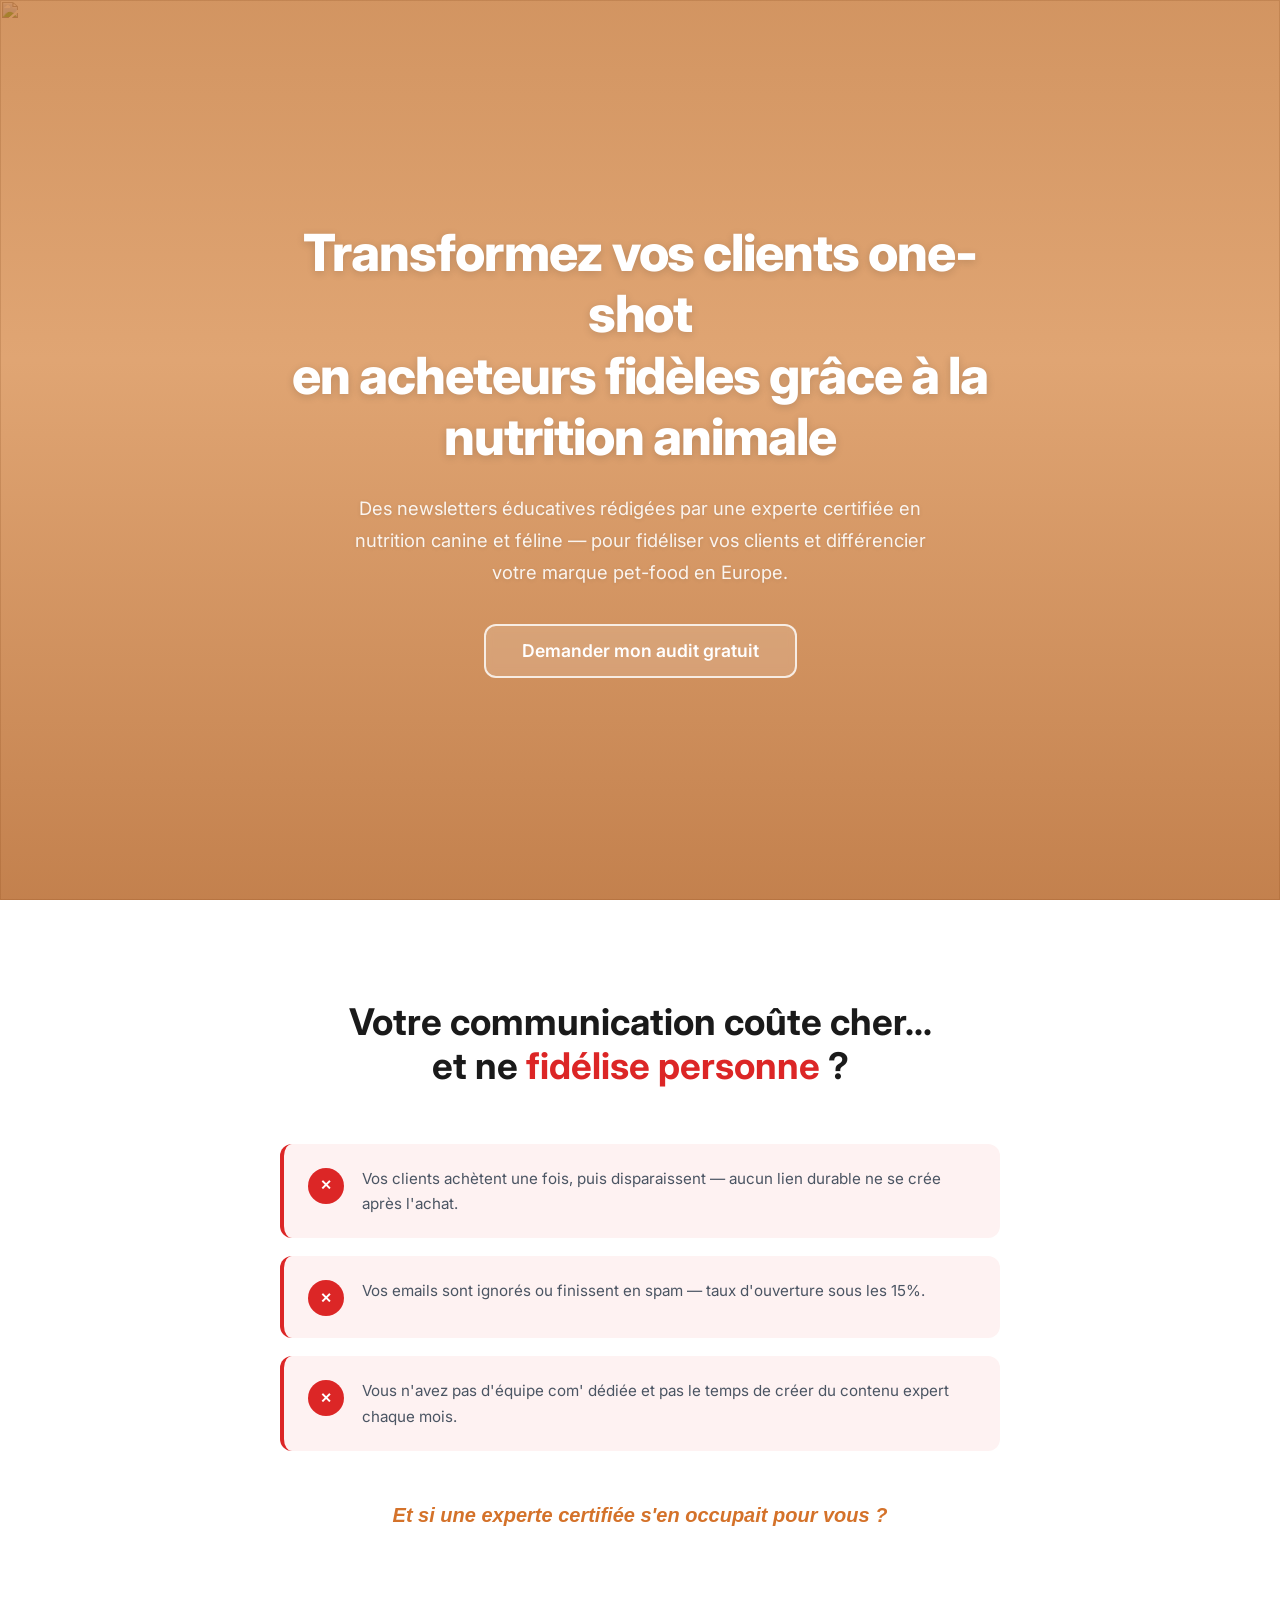
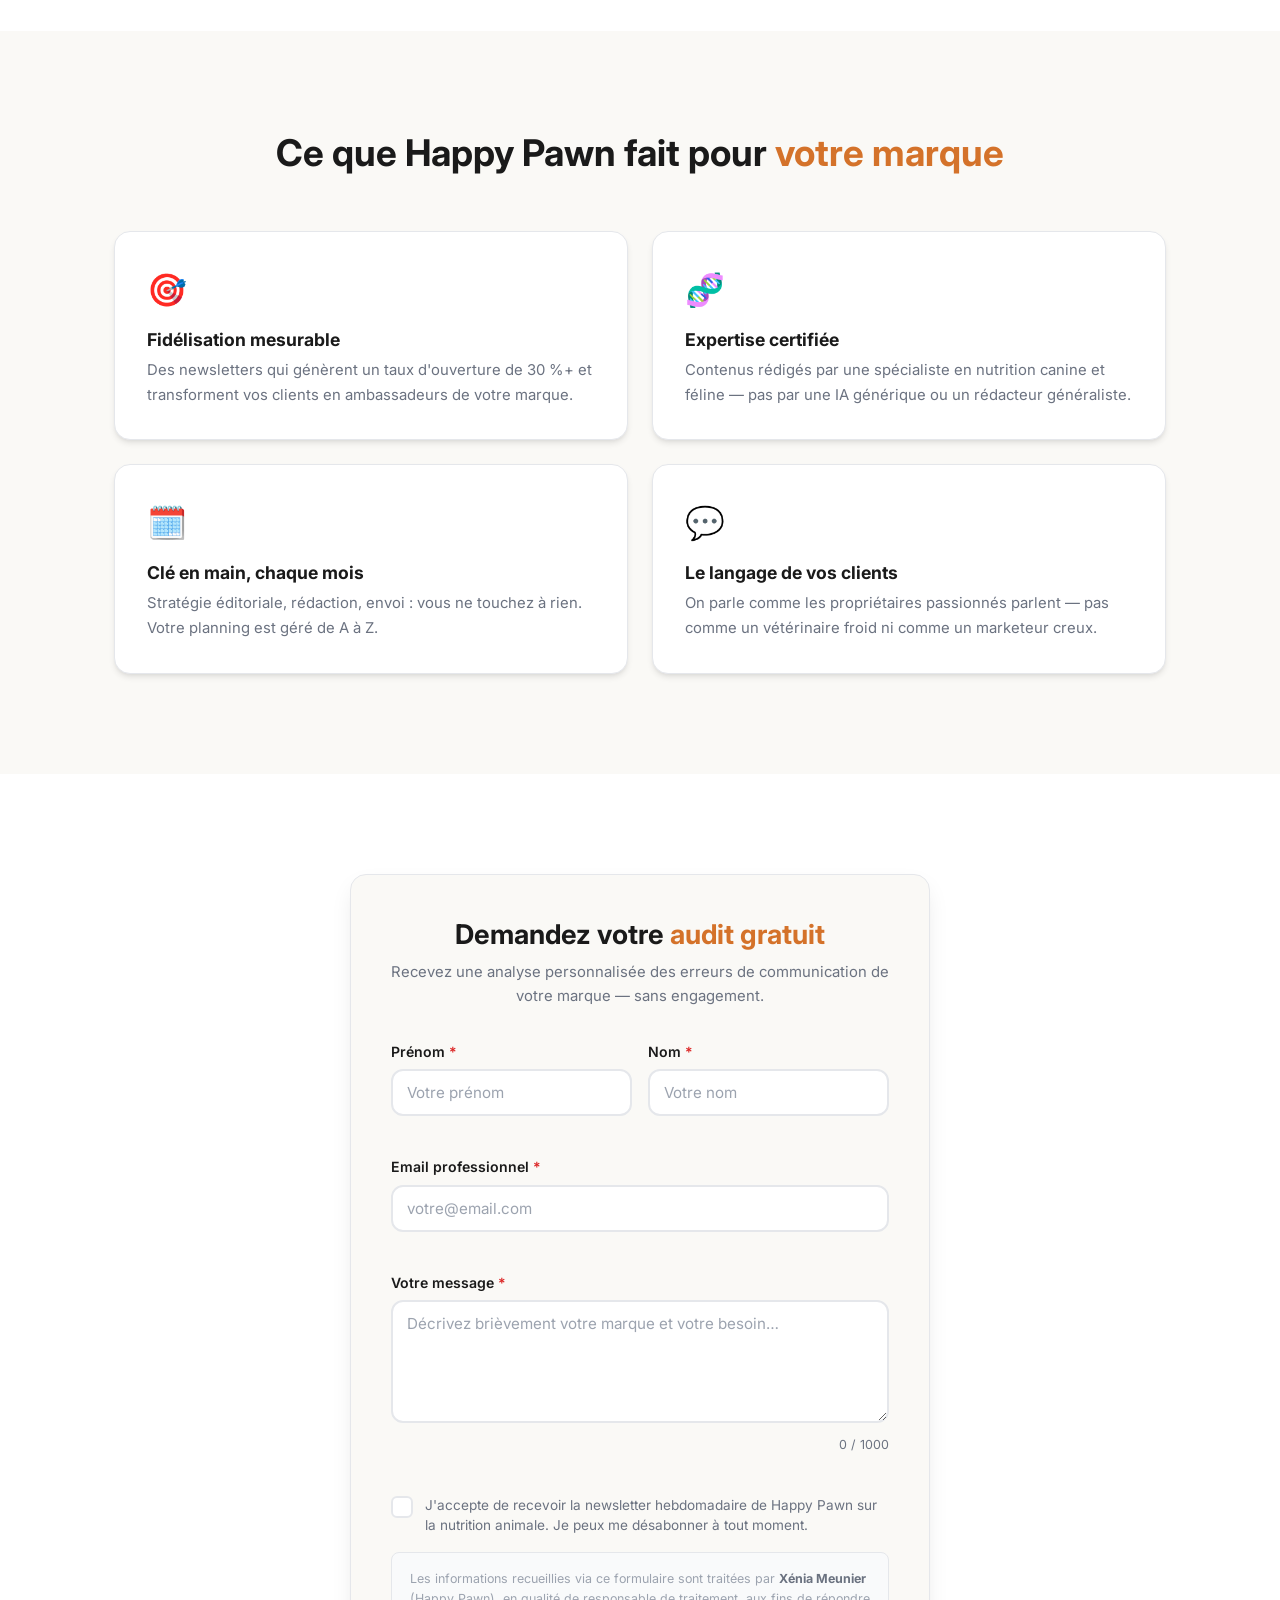
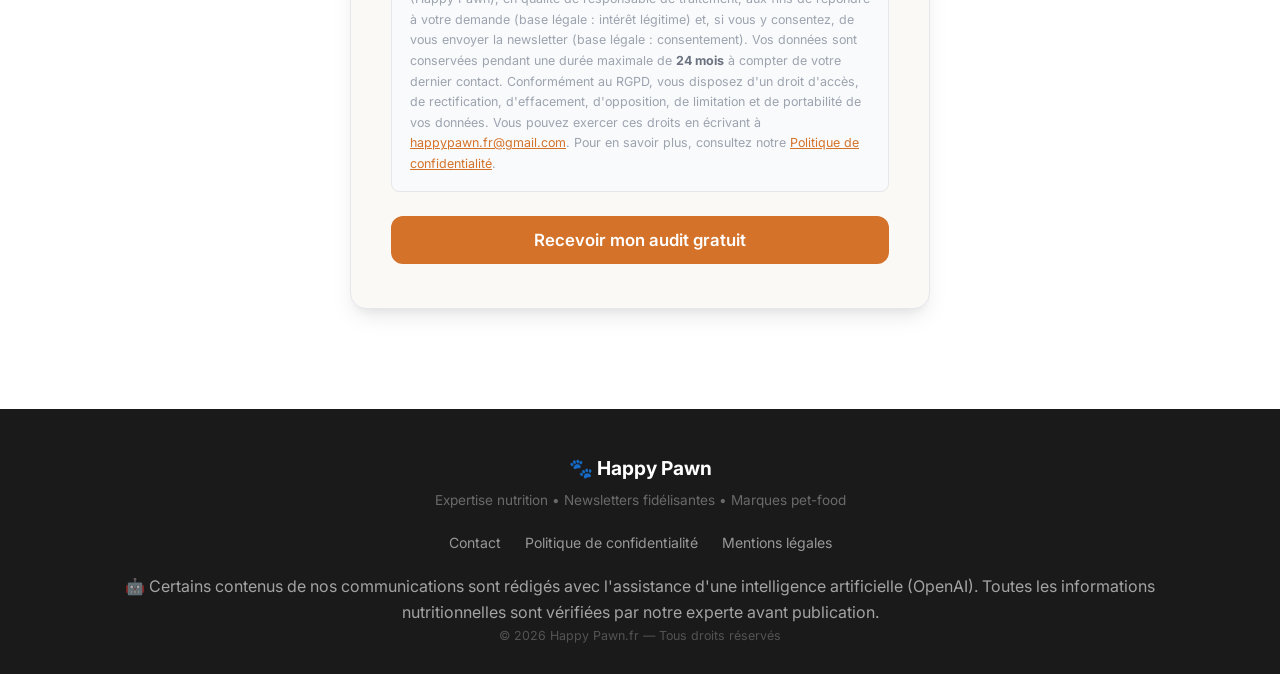
==== commit d36ff794: "Update index.html" ====
--- a/index.html
+++ b/index.html
@@ -188,6 +188,11 @@
                 <a href="politique-de-confidentialite.html">Politique de confidentialité</a>
                 <a href="#mentions-legales">Mentions légales</a>
             </div>
+            <!-- ══════ MENTION TRANSPARENCE IA ══════ -->
+            <p class="footer-ia-notice">
+                🤖 Certains contenus de nos communications sont rédigés avec l'assistance d'une intelligence artificielle (OpenAI). 
+                Toutes les informations nutritionnelles sont vérifiées par notre experte avant publication.
+            </p>
             <p class="footer-copy">© 2026 Happy Pawn.fr — Tous droits réservés</p>
         </div>
     </footer>
